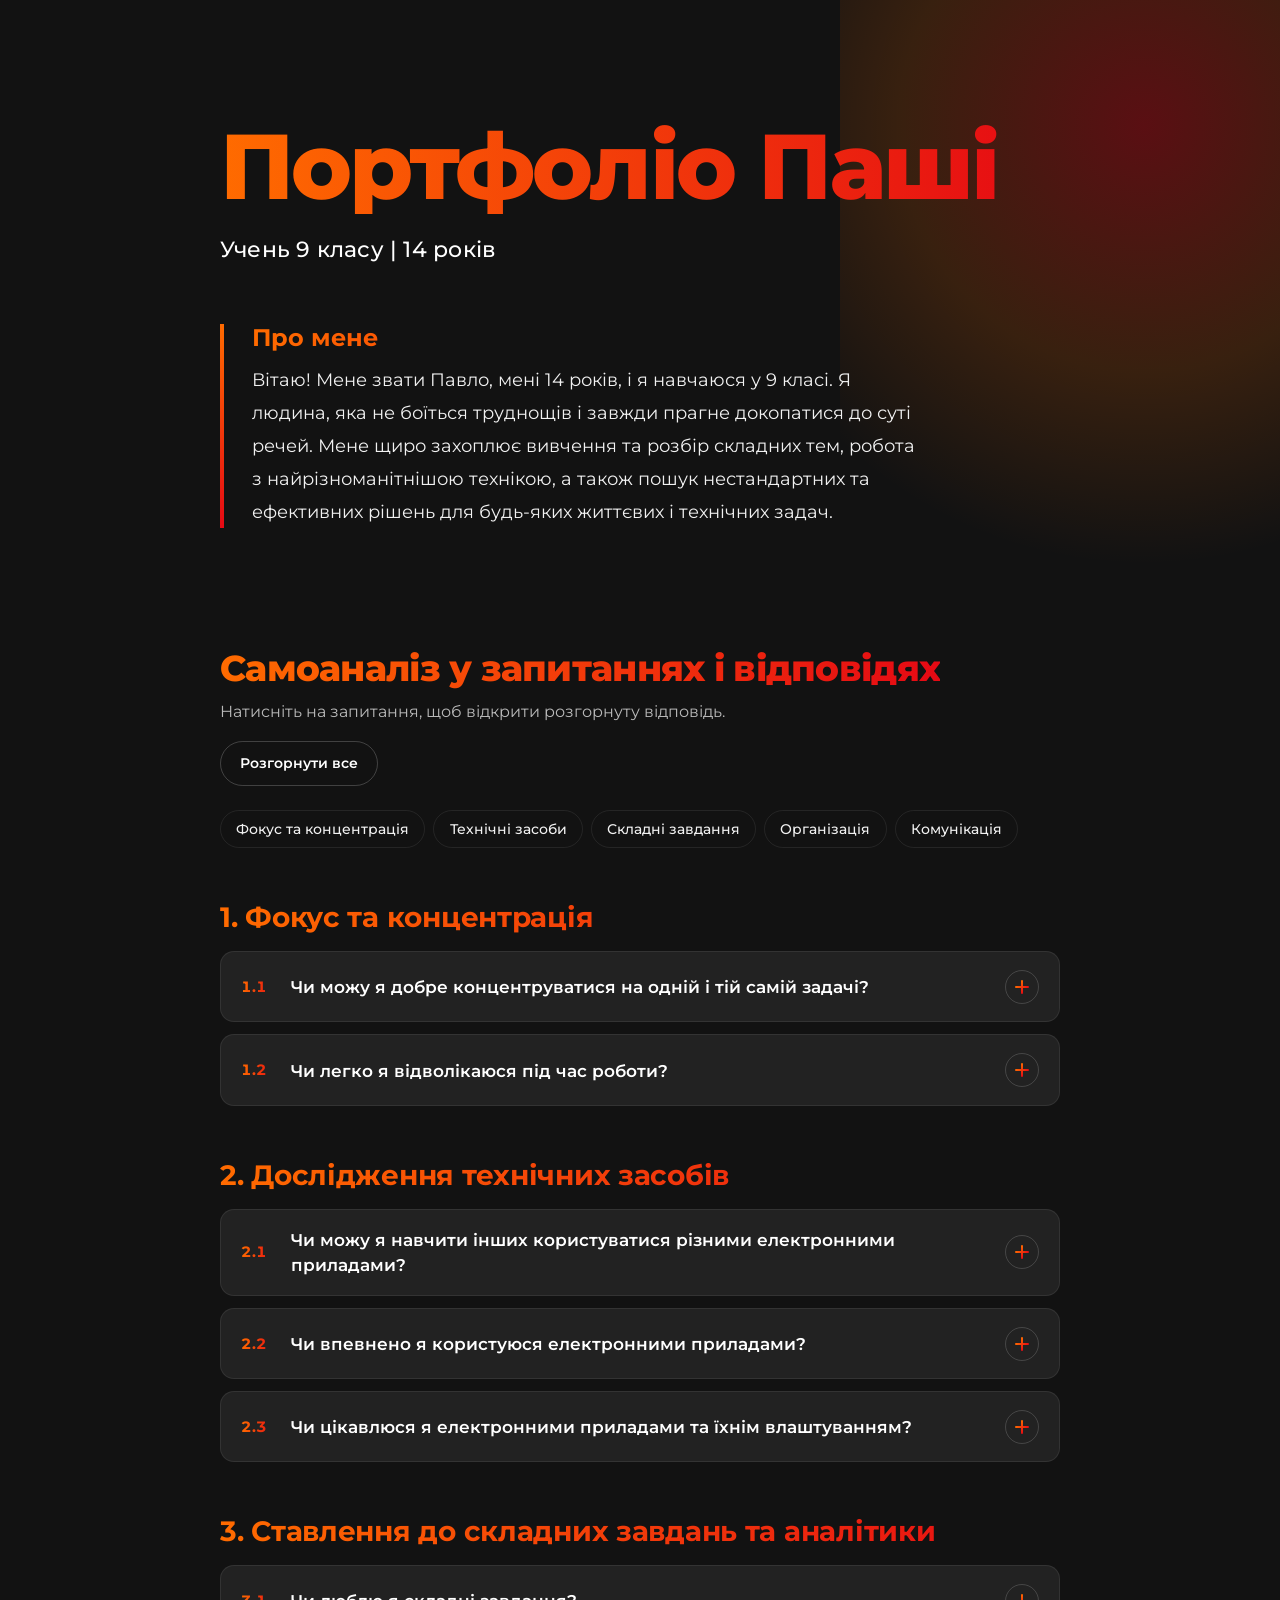
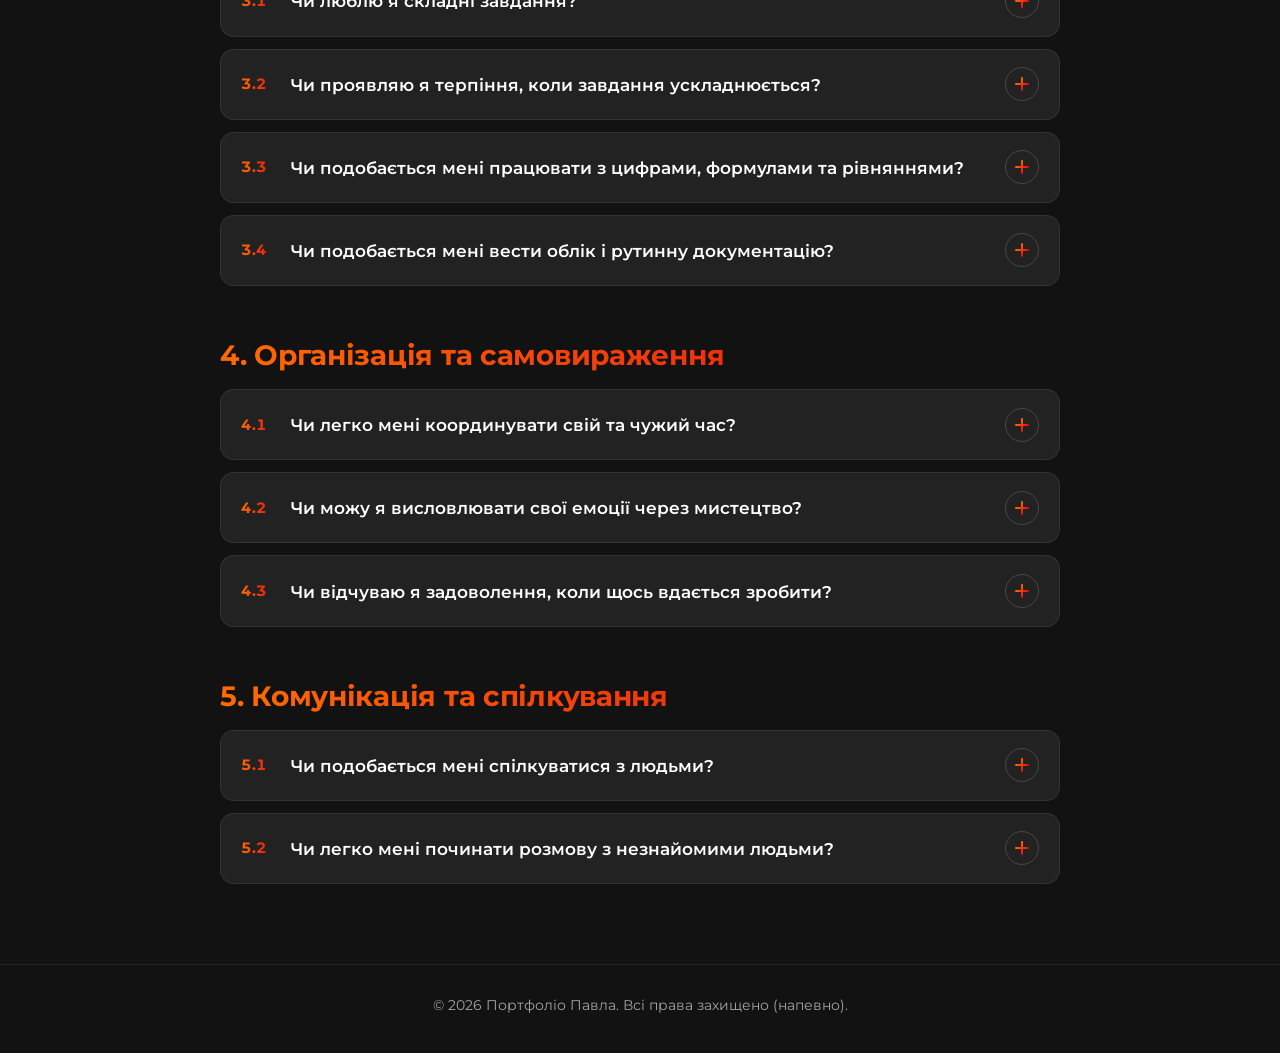
==== index.html @ ee858a6b "Add files via upload" ====
<!DOCTYPE html>
<html lang="uk">
<head>
  <meta charset="UTF-8">
  <meta name="viewport" content="width=device-width, initial-scale=1">
  <meta name="description" content="Особисте портфоліо Павла, учня 9 класу: самоаналіз у запитаннях і відповідях.">
  <meta name="theme-color" content="#121212">
  <title>Портфоліо Паші</title>

  <!-- Позначаємо, що JavaScript доступний (без нього всі відповіді просто залишаються відкритими) -->
  <script>document.documentElement.classList.add('js');</script>

  <link rel="preconnect" href="https://fonts.googleapis.com">
  <link rel="preconnect" href="https://fonts.gstatic.com" crossorigin>
  <link href="https://fonts.googleapis.com/css2?family=Montserrat:wght@400;500;600;700;800&display=swap" rel="stylesheet">

  <style>
    /* ---------- Змінні (кольори та шрифт) ---------- */
    :root {
      --bg: #121212;
      --card: #222222;
      --text: #F1F1F1;
      --white: #FFFFFF;
      --orange: #FF6B00;
      --red: #E50914;
      --gradient: linear-gradient(90deg, #FF6B00 0%, #E50914 100%);
      --gradient-vertical: linear-gradient(180deg, #FF6B00 0%, #E50914 100%);
      --line: rgba(255, 255, 255, 0.08);
      --font: "Montserrat", system-ui, -apple-system, "Segoe UI", Roboto, Arial, sans-serif;
      --ease: cubic-bezier(0.4, 0, 0.2, 1);
    }

    /* ---------- Базові стилі ---------- */
    *, *::before, *::after { box-sizing: border-box; }

    html {
      background: var(--bg);
      color-scheme: dark;
      scroll-behavior: smooth;
      -webkit-text-size-adjust: 100%;
    }

    body {
      margin: 0;
      background: var(--bg);
      color: var(--text);
      font-family: var(--font);
      font-size: 1rem;
      line-height: 1.7;
      -webkit-font-smoothing: antialiased;
    }

    .container {
      width: 100%;
      max-width: 880px;
      margin: 0 auto;
      padding: 0 1.25rem;
    }

    /* Градієнтний текст (запасний колір — оранжевий) */
    .gradient-text {
      color: var(--orange);
      background: var(--gradient);
      -webkit-background-clip: text;
      background-clip: text;
      -webkit-text-fill-color: transparent;
    }

    :focus-visible {
      outline: 2px solid var(--orange);
      outline-offset: 3px;
    }

    /* ---------- Шапка (Hero) ---------- */
    .hero {
      position: relative;
      overflow: hidden;
      padding: clamp(3.5rem, 11vw, 7.5rem) 0 clamp(2.5rem, 6vw, 4rem);
    }

    /* Єдина декоративна «пляма жару» у кутку */
    .hero::before {
      content: "";
      position: absolute;
      top: -30%;
      right: -25%;
      width: min(85vw, 760px);
      aspect-ratio: 1;
      background: radial-gradient(circle at 40% 40%,
        rgba(229, 9, 20, 0.34) 0%,
        rgba(255, 107, 0, 0.16) 38%,
        rgba(18, 18, 18, 0) 68%);
      pointer-events: none;
    }

    .hero .container { position: relative; }

    .hero h1 {
      margin: 0;
      font-size: clamp(2.75rem, 10vw, 5.75rem);
      font-weight: 800;
      line-height: 1.02;
      letter-spacing: -0.03em;
    }

    .hero .subtitle {
      margin: 1.1rem 0 0;
      font-size: clamp(1.05rem, 2.6vw, 1.35rem);
      font-weight: 500;
      color: var(--white);
      letter-spacing: 0.01em;
    }

    .about {
      margin-top: clamp(2.25rem, 6vw, 3.5rem);
      padding-left: clamp(1.1rem, 3vw, 1.75rem);
      border-left: 4px solid transparent;
      border-image: var(--gradient-vertical) 1;
      max-width: 700px;
    }

    .about h2 {
      margin: 0 0 0.6rem;
      font-size: 1.5rem;
      font-weight: 700;
      line-height: 1.2;
    }

    .about p {
      margin: 0;
      font-size: clamp(1rem, 2.3vw, 1.15rem);
      line-height: 1.8;
      color: var(--text);
    }

    /* Єдиний анімований момент: поява шапки при завантаженні */
    @keyframes rise {
      from { opacity: 0; transform: translateY(18px); }
      to   { opacity: 1; transform: none; }
    }
    .hero .rise {
      animation: rise 0.85s cubic-bezier(0.2, 0.7, 0.2, 1) both;
      animation-delay: var(--delay, 0s);
    }

    /* ---------- Основний блок (FAQ) ---------- */
    .faq {
      padding: clamp(2rem, 6vw, 3.5rem) 0 clamp(3rem, 8vw, 5rem);
    }

    .faq-head {
      display: flex;
      flex-wrap: wrap;
      align-items: flex-end;
      justify-content: space-between;
      gap: 1rem 1.5rem;
      margin-bottom: 1.5rem;
    }

    .faq-head h2 {
      margin: 0;
      font-size: clamp(1.6rem, 4.5vw, 2.25rem);
      font-weight: 800;
      line-height: 1.15;
      letter-spacing: -0.02em;
    }

    .faq-head p {
      margin: 0.5rem 0 0;
      color: rgba(241, 241, 241, 0.75);
      max-width: 46ch;
    }

    .btn-ghost {
      font: inherit;
      font-size: 0.9rem;
      font-weight: 600;
      color: var(--white);
      background: transparent;
      border: 1px solid rgba(255, 255, 255, 0.2);
      border-radius: 999px;
      padding: 0.6rem 1.2rem;
      cursor: pointer;
      transition: border-color 0.25s var(--ease), box-shadow 0.25s var(--ease), background-color 0.25s var(--ease);
    }
    .btn-ghost:hover {
      border-color: var(--orange);
      box-shadow: 0 0 18px rgba(255, 107, 0, 0.25);
    }

    /* Швидкі посилання на розділи */
    .topics {
      display: flex;
      flex-wrap: wrap;
      gap: 0.5rem;
      margin: 0 0 0.5rem;
      padding: 0;
      list-style: none;
    }
    .topics a {
      display: inline-block;
      padding: 0.4rem 0.95rem;
      font-size: 0.85rem;
      font-weight: 500;
      color: var(--text);
      text-decoration: none;
      border: 1px solid var(--line);
      border-radius: 999px;
      transition: border-color 0.25s var(--ease), color 0.25s var(--ease);
    }
    .topics a:hover {
      color: var(--white);
      border-color: rgba(255, 107, 0, 0.7);
    }

    .topic {
      margin-top: clamp(2.25rem, 6vw, 3.25rem);
      scroll-margin-top: 1.5rem;
    }

    .topic h3 {
      margin: 0 0 1rem;
      font-size: clamp(1.3rem, 3.6vw, 1.75rem);
      font-weight: 700;
      line-height: 1.25;
      letter-spacing: -0.01em;
    }

    .faq-list {
      display: flex;
      flex-direction: column;
      gap: 0.75rem;
    }

    /* ---------- Аккордеон ---------- */
    .faq-item {
      position: relative;
      overflow: hidden;
      background: var(--card);
      border: 1px solid var(--line);
      border-radius: 14px;
      transition: border-color 0.3s var(--ease), box-shadow 0.3s var(--ease);
    }

    .faq-item:hover {
      border-color: rgba(255, 107, 0, 0.6);
      box-shadow: 0 0 0 1px rgba(229, 9, 20, 0.2), 0 10px 32px -10px rgba(229, 9, 20, 0.45);
    }

    /* Кольорова смужка зліва з'являється, коли відповідь відкрито */
    .faq-item::before {
      content: "";
      position: absolute;
      left: 0;
      top: 0;
      bottom: 0;
      width: 4px;
      background: var(--gradient-vertical);
      transform: scaleY(0);
      transform-origin: top;
      transition: transform 0.45s var(--ease);
    }
    .faq-item.is-open::before { transform: scaleY(1); }
    .faq-item.is-open { border-color: rgba(229, 9, 20, 0.5); }

    .faq-heading {
      margin: 0;
      font-size: inherit;
      font-weight: inherit;
    }

    .faq-question {
      display: flex;
      align-items: center;
      gap: 0.9rem;
      width: 100%;
      margin: 0;
      padding: 1.1rem 1.25rem;
      font: inherit;
      font-size: clamp(0.98rem, 2.4vw, 1.08rem);
      font-weight: 600;
      line-height: 1.45;
      text-align: left;
      color: var(--white);
      background: transparent;
      border: 0;
      cursor: pointer;
    }
    .faq-question:focus-visible { outline-offset: -3px; border-radius: 14px; }

    .faq-num {
      flex: none;
      min-width: 2.2rem;
      font-size: 0.95rem;
      font-weight: 700;
      font-variant-numeric: tabular-nums;
      color: var(--orange);
      background: var(--gradient);
      -webkit-background-clip: text;
      background-clip: text;
      -webkit-text-fill-color: transparent;
    }

    .faq-text { flex: 1; }

    /* Іконка «+», що перетворюється на «×» */
    .faq-icon {
      position: relative;
      flex: none;
      width: 34px;
      height: 34px;
      border-radius: 50%;
      border: 1px solid rgba(255, 255, 255, 0.16);
      transition: transform 0.4s var(--ease), border-color 0.3s var(--ease);
    }
    .faq-icon::before,
    .faq-icon::after {
      content: "";
      position: absolute;
      left: 50%;
      top: 50%;
      width: 14px;
      height: 2px;
      border-radius: 2px;
      background: var(--gradient);
    }
    .faq-icon::before { transform: translate(-50%, -50%); }
    .faq-icon::after  { transform: translate(-50%, -50%) rotate(90deg); }

    .faq-item:hover .faq-icon { border-color: rgba(255, 107, 0, 0.7); }
    .faq-item.is-open .faq-icon {
      transform: rotate(135deg);
      border-color: var(--red);
    }

    /* Панель з відповіддю: висота анімується через JavaScript */
    .js .faq-answer {
      height: 0;
      overflow: hidden;
      visibility: hidden;
      transition: height 0.45s var(--ease), visibility 0s linear 0.45s;
    }
    .js .faq-item.is-open .faq-answer {
      visibility: visible;
      transition: height 0.45s var(--ease), visibility 0s;
    }

    .faq-answer-inner {
      margin: 0 1.25rem;
      padding: 1.15rem 0 1.5rem;
      border-top: 1px solid var(--line);
    }

    .answer-tag {
      display: inline-block;
      margin-bottom: 0.9rem;
      padding: 0.2rem 0.8rem;
      font-size: 0.8rem;
      font-weight: 600;
      color: var(--white);
      border: 1px solid transparent;
      border-radius: 999px;
      background:
        linear-gradient(var(--card), var(--card)) padding-box,
        var(--gradient) border-box;
    }

    .faq-answer p {
      margin: 0 0 0.9rem;
      max-width: 68ch;
      color: rgba(241, 241, 241, 0.82);
    }
    .faq-answer p:last-child { margin-bottom: 0; }
    .faq-answer p.lead {
      color: var(--white);
      font-weight: 500;
    }

    /* ---------- Підвал ---------- */
    .site-footer {
      padding: 1.75rem 0 2.25rem;
      border-top: 1px solid var(--line);
      text-align: center;
      font-size: 0.9rem;
      color: rgba(241, 241, 241, 0.65);
    }
    .site-footer p { margin: 0; }

    /* ---------- Адаптивність ---------- */
    @media (max-width: 560px) {
      .faq-question { padding: 1rem; gap: 0.7rem; }
      .faq-answer-inner { margin: 0 1rem; }
      .faq-icon { width: 30px; height: 30px; }
      .faq-num { min-width: 1.9rem; }
      .btn-ghost { width: 100%; }
    }

    /* Повага до налаштування «зменшити рух» */
    @media (prefers-reduced-motion: reduce) {
      html { scroll-behavior: auto; }
      *, *::before, *::after {
        animation: none !important;
        transition: none !important;
      }
    }
  </style>
</head>

<body>

  <!-- ===================== ШАПКА ===================== -->
  <header class="hero">
    <div class="container">
      <h1 class="gradient-text rise">Портфоліо Паші</h1>
      <p class="subtitle rise" style="--delay: 0.12s">Учень 9 класу | 14 років</p>

      <section class="about rise" style="--delay: 0.26s" aria-labelledby="about-title">
        <h2 id="about-title" class="gradient-text">Про мене</h2>
        <p>Вітаю! Мене звати Павло, мені 14 років, і я навчаюся у 9 класі. Я людина, яка не боїться труднощів і завжди прагне докопатися до суті речей. Мене щиро захоплює вивчення та розбір складних тем, робота з найрізноманітнішою технікою, а також пошук нестандартних та ефективних рішень для будь-яких життєвих і технічних задач.</p>
      </section>
    </div>
  </header>

  <!-- ===================== ОСНОВНИЙ БЛОК (FAQ) ===================== -->
  <main class="faq">
    <div class="container">

      <div class="faq-head">
        <div>
          <h2 class="gradient-text">Самоаналіз у запитаннях і відповідях</h2>
          <p>Натисніть на запитання, щоб відкрити розгорнуту відповідь.</p>
        </div>
        <button type="button" class="btn-ghost" id="toggleAll">Розгорнути все</button>
      </div>

      <ul class="topics" aria-label="Розділи самоаналізу">
        <li><a href="#focus">Фокус та концентрація</a></li>
        <li><a href="#tech">Технічні засоби</a></li>
        <li><a href="#hard">Складні завдання</a></li>
        <li><a href="#org">Організація</a></li>
        <li><a href="#talk">Комунікація</a></li>
      </ul>

      <!-- ---------- Розділ 1 ---------- -->
      <section class="topic" id="focus">
        <h3 class="gradient-text">1. Фокус та концентрація</h3>
        <div class="faq-list">

          <div class="faq-item">
            <h4 class="faq-heading">
              <button type="button" class="faq-question" id="q1-1" aria-expanded="false" aria-controls="a1-1">
                <span class="faq-num">1.1</span>
                <span class="faq-text">Чи можу я добре концентруватися на одній і тій самій задачі?</span>
                <span class="faq-icon" aria-hidden="true"></span>
              </button>
            </h4>
            <div class="faq-answer" id="a1-1" role="region" aria-labelledby="q1-1">
              <div class="faq-answer-inner">
                <span class="answer-tag">Так</span>
                <p class="lead">Так, я володію високим рівнем фокусу. Коли я занурююся у процес виконання конкретного завдання, для мене перестають існувати зовнішні подразники. Я здатен тривалий час утримувати увагу на одній цілі, ретельно опрацьовуючи кожну деталь, поки не досягну бажаного результату.</p>
                <p>Шум навколо, сторонні розмови чи повідомлення на екрані відходять на другий план, коли я по-справжньому зайнятий справою. Я вважаю, що така якість — це не просто зручна риса характеру, а справжній робочий інструмент. Коли людина не розпорошується, вона помічає дрібниці, які інші пропускають, і краще розуміє, чому щось працює саме так, а не інакше. Саме тому складні задачі, які потребують часу й уважності, я намагаюся доводити до кінця, а не залишаю на півдорозі.</p>
              </div>
            </div>
          </div>

          <div class="faq-item">
            <h4 class="faq-heading">
              <button type="button" class="faq-question" id="q1-2" aria-expanded="false" aria-controls="a1-2">
                <span class="faq-num">1.2</span>
                <span class="faq-text">Чи легко я відволікаюся під час роботи?</span>
                <span class="faq-icon" aria-hidden="true"></span>
              </button>
            </h4>
            <div class="faq-answer" id="a1-2" role="region" aria-labelledby="q1-2">
              <div class="faq-answer-inner">
                <span class="answer-tag">Залежить від ситуації</span>
                <p class="lead">Моя здатність переключати увагу залежить від ситуації та доцільності. Якщо виникає термінова потреба або важлива паралельна задача, я можу швидко та гнучко відволіктися від поточного процесу. Проте, якщо такої потреби немає, я залишаюся максимально зануреним у роботу і не розпорошую свій ресурс на другорядні речі.</p>
                <p>Тому чесна відповідь така: я не відволікаюся «просто так», але й не є людиною, яку неможливо зупинити. Мені важливо самому вирішувати, коли саме варто переключитися. Я розумію, що увага — це обмежений ресурс, схожий на заряд акумулятора, і намагаюся витрачати його на те, що дійсно має значення в цей момент, а не на випадкові дрібниці.</p>
              </div>
            </div>
          </div>

        </div>
      </section>

      <!-- ---------- Розділ 2 ---------- -->
      <section class="topic" id="tech">
        <h3 class="gradient-text">2. Дослідження технічних засобів</h3>
        <div class="faq-list">

          <div class="faq-item">
            <h4 class="faq-heading">
              <button type="button" class="faq-question" id="q2-1" aria-expanded="false" aria-controls="a2-1">
                <span class="faq-num">2.1</span>
                <span class="faq-text">Чи можу я навчити інших користуватися різними електронними приладами?</span>
                <span class="faq-icon" aria-hidden="true"></span>
              </button>
            </h4>
            <div class="faq-answer" id="a2-1" role="region" aria-labelledby="q2-1">
              <div class="faq-answer-inner">
                <span class="answer-tag">Так</span>
                <p class="lead">Так, абсолютно. Завдяки тому, що я сам легко розбираюся в логіці роботи сучасних пристроїв, мені вдається пояснювати складні технічні речі іншим людям простою та зрозумілою мовою, виступаючи в ролі терплячого наставника.</p>
                <p>Я розумію, що для когось налаштування телефона, комп'ютера чи іншого гаджета може здаватися справжнім лабіринтом. Тому я не поспішаю: розбиваю процес на невеликі зрозумілі кроки, пояснюю, навіщо потрібна кожна дія, і даю людині можливість спробувати самій. На мою думку, добре пояснення — це коли людина не просто повторила за мною натискання кнопок, а зрозуміла сам принцип і наступного разу впорається без допомоги.</p>
              </div>
            </div>
          </div>

          <div class="faq-item">
            <h4 class="faq-heading">
              <button type="button" class="faq-question" id="q2-2" aria-expanded="false" aria-controls="a2-2">
                <span class="faq-num">2.2</span>
                <span class="faq-text">Чи впевнено я користуюся електронними приладами?</span>
                <span class="faq-icon" aria-hidden="true"></span>
              </button>
            </h4>
            <div class="faq-answer" id="a2-2" role="region" aria-labelledby="q2-2">
              <div class="faq-answer-inner">
                <span class="answer-tag">Так</span>
                <p class="lead">Так, я почуваюся вкрай впевнено у світі цифрових та електронних технологій. Швидко освоюю новий функціонал, інтуїтивно розумію інтерфейси та логіку функціонування найрізноманітніших гаджетів і систем.</p>
                <p>Коли мені потрапляє до рук незнайомий пристрій, я не гублюся перед новим інтерфейсом: уважно вивчаю меню, налаштування та можливості й поступово складаю в голові цілісну картину. Така впевненість з'являється з досвіду та цікавості. Чим більше різних приладів бачиш, тим більше спільних закономірностей помічаєш між ними, і кожен наступний пристрій опановувати стає легше, ніж попередній.</p>
              </div>
            </div>
          </div>

          <div class="faq-item">
            <h4 class="faq-heading">
              <button type="button" class="faq-question" id="q2-3" aria-expanded="false" aria-controls="a2-3">
                <span class="faq-num">2.3</span>
                <span class="faq-text">Чи цікавлюся я електронними приладами та їхнім влаштуванням?</span>
                <span class="faq-icon" aria-hidden="true"></span>
              </button>
            </h4>
            <div class="faq-answer" id="a2-3" role="region" aria-labelledby="q2-3">
              <div class="faq-answer-inner">
                <span class="answer-tag">Так, з обережністю</span>
                <p class="lead">Мені справді цікаво вивчати принцип роботи техніки, стежити за новинками та розуміти, як усе влаштовано зсередини. Що стосується практичного ремонту, я підходжу до цього виважено: беруся за це лише тоді, коли це абсолютно безпечно та не несе за собою серйозних фінансових чи фізичних ризиків.</p>
                <p>Для мене цікавість і обережність не суперечать одна одній. Електроніка може бути небезпечною — від ураження струмом до втрати дорогого пристрою через одну необережну дію, — тому я вважаю розумним спершу оцінити ризики, а вже потім братися до справи. Якщо ж ситуація складна чи небезпечна, я краще залишу її фахівцям, а сам із інтересом дізнаюся, як це працює і що саме вони роблять.</p>
              </div>
            </div>
          </div>

        </div>
      </section>

      <!-- ---------- Розділ 3 ---------- -->
      <section class="topic" id="hard">
        <h3 class="gradient-text">3. Ставлення до складних завдань та аналітики</h3>
        <div class="faq-list">

          <div class="faq-item">
            <h4 class="faq-heading">
              <button type="button" class="faq-question" id="q3-1" aria-expanded="false" aria-controls="a3-1">
                <span class="faq-num">3.1</span>
                <span class="faq-text">Чи люблю я складні завдання?</span>
                <span class="faq-icon" aria-hidden="true"></span>
              </button>
            </h4>
            <div class="faq-answer" id="a3-1" role="region" aria-labelledby="q3-1">
              <div class="faq-answer-inner">
                <span class="answer-tag">Так</span>
                <p class="lead">Так, прості задачі швидко викликають скуку, тоді як виклики з підвищеною складністю стимулюють мислення та викликають справжній азарт. Мені подобається шукати виходи з нестандартних ситуацій.</p>
                <p>Коли рішення лежить на поверхні, у процесі немає нічого цікавого — його просто виконуєш за звичкою. А ось коли доводиться думати, пробувати різні підходи, помилятися й починати спочатку, тоді й з'являється відчуття, що ти справді розвиваєшся. Саме нестандартні задачі змушують дивитися на проблему під іншим кутом і знаходити рішення, яких на перший погляд не видно.</p>
              </div>
            </div>
          </div>

          <div class="faq-item">
            <h4 class="faq-heading">
              <button type="button" class="faq-question" id="q3-2" aria-expanded="false" aria-controls="a3-2">
                <span class="faq-num">3.2</span>
                <span class="faq-text">Чи проявляю я терпіння, коли завдання ускладнюється?</span>
                <span class="faq-icon" aria-hidden="true"></span>
              </button>
            </h4>
            <div class="faq-answer" id="a3-2" role="region" aria-labelledby="q3-2">
              <div class="faq-answer-inner">
                <span class="answer-tag">Так</span>
                <p class="lead">Так, труднощі мене не лякають, а навпаки — мотивують. Якщо процес стає складнішим, мій інтерес до справи лише зростає, і я з ще більшим азартом намагаюся докопатися до істини та вирішити проблему.</p>
                <p>Я не сприймаю перешкоди як привід здатися — скоріше, як сигнал, що попереду є щось варте уваги. Терпіння для мене означає готовність спокійно перевіряти одну версію за іншою, аналізувати, чому не вийшло, і пробувати знову, не втрачаючи самовладання. Я переконаний, що майже кожну проблему можна розв'язати, якщо не зупинятися на першій невдачі.</p>
              </div>
            </div>
          </div>

          <div class="faq-item">
            <h4 class="faq-heading">
              <button type="button" class="faq-question" id="q3-3" aria-expanded="false" aria-controls="a3-3">
                <span class="faq-num">3.3</span>
                <span class="faq-text">Чи подобається мені працювати з цифрами, формулами та рівняннями?</span>
                <span class="faq-icon" aria-hidden="true"></span>
              </button>
            </h4>
            <div class="faq-answer" id="a3-3" role="region" aria-labelledby="q3-3">
              <div class="faq-answer-inner">
                <span class="answer-tag">Частково</span>
                <p class="lead">Частково. Залежно від контексту та конкретної задачі, я можу працювати з математичними обчисленнями та формулами, особливо коли це необхідно для розв'язання практичної технічної проблеми.</p>
                <p>Не можу сказати, що цифри й рівняння — моє головне захоплення саме по собі. Але коли за формулою стоїть зрозуміла мета, наприклад розрахунок чи перевірка технічного рішення, вона одразу набуває сенсу, і працювати з нею стає цікаво. Для мене математика — це насамперед інструмент, який допомагає отримати результат, а не самоціль.</p>
              </div>
            </div>
          </div>

          <div class="faq-item">
            <h4 class="faq-heading">
              <button type="button" class="faq-question" id="q3-4" aria-expanded="false" aria-controls="a3-4">
                <span class="faq-num">3.4</span>
                <span class="faq-text">Чи подобається мені вести облік і рутинну документацію?</span>
                <span class="faq-icon" aria-hidden="true"></span>
              </button>
            </h4>
            <div class="faq-answer" id="a3-4" role="region" aria-labelledby="q3-4">
              <div class="faq-answer-inner">
                <span class="answer-tag">Ні</span>
                <p class="lead">Ні, монотонне ведення обліку та систематична паперова чи таблична рутина — це не те, що приносить мені задоволення. Я більше схильний до динамічної та творчої технічної діяльності.</p>
                <p>Одноманітне заповнення таблиць, журналів чи звітів швидко втомлює мене, бо в такій роботі мало простору для пошуку та експерименту. Я розумію, що облік і документація важливі й без них неможливо організувати серйозну справу, тому за потреби виконую це відповідально. Проте справжній інтерес виникає в мене там, де є задача, яка потребує думки, змін і живого результату.</p>
              </div>
            </div>
          </div>

        </div>
      </section>

      <!-- ---------- Розділ 4 ---------- -->
      <section class="topic" id="org">
        <h3 class="gradient-text">4. Організація та самовираження</h3>
        <div class="faq-list">

          <div class="faq-item">
            <h4 class="faq-heading">
              <button type="button" class="faq-question" id="q4-1" aria-expanded="false" aria-controls="a4-1">
                <span class="faq-num">4.1</span>
                <span class="faq-text">Чи легко мені координувати свій та чужий час?</span>
                <span class="faq-icon" aria-hidden="true"></span>
              </button>
            </h4>
            <div class="faq-answer" id="a4-1" role="region" aria-labelledby="q4-1">
              <div class="faq-answer-inner">
                <span class="answer-tag">Так</span>
                <p class="lead">Так, тайм-менеджмент та правильний розподіл часу для виконання завдань дисциплінують мене. Я можу ефективно розпланувати графік для досягнення поставленої мети.</p>
                <p>Мені неважко визначити, що потрібно зробити першочергово, скільки часу піде на кожен етап і де варто залишити запас на непередбачені обставини. Це стосується не лише моїх особистих справ: коли йдеться про спільну роботу, я можу допомогти розподілити обов'язки та терміни так, щоб усі встигли. Планування для мене — це спосіб не витрачати сили на хаос і рухатися до мети спокійно та послідовно.</p>
              </div>
            </div>
          </div>

          <div class="faq-item">
            <h4 class="faq-heading">
              <button type="button" class="faq-question" id="q4-2" aria-expanded="false" aria-controls="a4-2">
                <span class="faq-num">4.2</span>
                <span class="faq-text">Чи можу я висловлювати свої емоції через мистецтво?</span>
                <span class="faq-icon" aria-hidden="true"></span>
              </button>
            </h4>
            <div class="faq-answer" id="a4-2" role="region" aria-labelledby="q4-2">
              <div class="faq-answer-inner">
                <span class="answer-tag">Частково</span>
                <p class="lead">Частково. Інколи я використовую творчі підходи або елементи мистецтва для самовираження, проте частіше віддаю перевагу точним і логічним шляхам комунікації.</p>
                <p>Я не належу до людей, які постійно шукають у мистецтві спосіб розповісти про свої почуття. Мені ближче чітко сформулювати думку словами або показати її через конкретну справу. Проте творчість я не відкидаю повністю: іноді саме творчий підхід допомагає виразити те, що складно передати сухою логікою, і такі моменти я щиро ціную.</p>
              </div>
            </div>
          </div>

          <div class="faq-item">
            <h4 class="faq-heading">
              <button type="button" class="faq-question" id="q4-3" aria-expanded="false" aria-controls="a4-3">
                <span class="faq-num">4.3</span>
                <span class="faq-text">Чи відчуваю я задоволення, коли щось вдається зробити?</span>
                <span class="faq-icon" aria-hidden="true"></span>
              </button>
            </h4>
            <div class="faq-answer" id="a4-3" role="region" aria-labelledby="q4-3">
              <div class="faq-answer-inner">
                <span class="answer-tag">Інколи</span>
                <p class="lead">Інколи. Для мене успішне вирішення задачі частіше сприймається як належний результат і виконаний обов'язок, ніж як привід для бурхливих емоцій, хоча вдалі складні проєкти, безперечно, приносять внутрішнє заспокоєння.</p>
                <p>Я не з тих, хто стрибає від радості після кожного досягнення. Коли все вийшло, я скоріше спокійно відзначаю, що роботу виконано як слід, і переходжу до наступної цілі. Але після особливо складного проєкту, над яким довго думав і який доводилося неодноразово переробляти, з'являється тихе, глибоке відчуття задоволення. Воно не гучне, зате щире, і саме воно підказує мені, що зусилля були не марними.</p>
              </div>
            </div>
          </div>

        </div>
      </section>

      <!-- ---------- Розділ 5 ---------- -->
      <section class="topic" id="talk">
        <h3 class="gradient-text">5. Комунікація та спілкування</h3>
        <div class="faq-list">

          <div class="faq-item">
            <h4 class="faq-heading">
              <button type="button" class="faq-question" id="q5-1" aria-expanded="false" aria-controls="a5-1">
                <span class="faq-num">5.1</span>
                <span class="faq-text">Чи подобається мені спілкуватися з людьми?</span>
                <span class="faq-icon" aria-hidden="true"></span>
              </button>
            </h4>
            <div class="faq-answer" id="a5-1" role="region" aria-labelledby="q5-1">
              <div class="faq-answer-inner">
                <span class="answer-tag">Вибірково</span>
                <p class="lead">Загалом я віддаю перевагу вузькому колу спілкування і не дуже люблю пусті розмови з більшістю людей. Проте є винятки — це однодумці та цікаві особистості, з якими розмова має цінність і зміст.</p>
                <p>Для мене якість спілкування важливіша за кількість знайомих. Розмова, у якій нічого не відбувається, швидко втомлює, а от діалог, з якого можна дізнатися щось нове, обмінятися ідеями чи разом знайти рішення, навпаки, надихає. Тому я ціную людей, з якими можна говорити відверто й по суті, і намагаюся підтримувати саме такі стосунки.</p>
              </div>
            </div>
          </div>

          <div class="faq-item">
            <h4 class="faq-heading">
              <button type="button" class="faq-question" id="q5-2" aria-expanded="false" aria-controls="a5-2">
                <span class="faq-num">5.2</span>
                <span class="faq-text">Чи легко мені починати розмову з незнайомими людьми?</span>
                <span class="faq-icon" aria-hidden="true"></span>
              </button>
            </h4>
            <div class="faq-answer" id="a5-2" role="region" aria-labelledby="q5-2">
              <div class="faq-answer-inner">
                <span class="answer-tag">Так</span>
                <p class="lead">Так, попри вибірковість у спілкуванні, я без жодних бар'єрів чи проблем можу першим вступити в діалог із незнайомою людиною, якщо цього вимагає ситуація або робочий процес.</p>
                <p>Вибірковість не означає замкненість. Якщо потрібно щось уточнити, домовитися про спільну справу чи попросити допомоги, я спокійно підходжу й починаю розмову: для мене це просто ще одна практична задача, а не привід хвилюватися. Я розумію, що вміння вчасно зробити перший крок — важлива навичка, яка стане в пригоді і в школі, і в подальшому житті.</p>
              </div>
            </div>
          </div>

        </div>
      </section>

    </div>
  </main>

  <!-- ===================== ПІДВАЛ ===================== -->
  <footer class="site-footer">
    <div class="container">
      <p>© 2026 Портфоліо Павла. Всі права захищено (напевно).</p>
    </div>
  </footer>

  <!-- ===================== JAVASCRIPT: аккордеон ===================== -->
  <script>
    (function () {
      var reduceMotion = window.matchMedia('(prefers-reduced-motion: reduce)').matches;
      var items = Array.prototype.slice.call(document.querySelectorAll('.faq-item'));
      var toggleAllBtn = document.getElementById('toggleAll');

      // Відкриває або закриває одну панель з плавною зміною висоти
      function setOpen(item, open) {
        if (item.classList.contains('is-open') === open) return;

        var button = item.querySelector('.faq-question');
        var panel = item.querySelector('.faq-answer');

        button.setAttribute('aria-expanded', String(open));
        item.classList.toggle('is-open', open);

        // Без анімації (якщо користувач просив зменшити рух)
        if (reduceMotion) {
          panel.style.height = open ? 'auto' : '0px';
          return;
        }

        if (open) {
          // від поточної висоти до повної висоти вмісту
          panel.style.height = panel.scrollHeight + 'px';
        } else {
          // спочатку фіксуємо поточну висоту (auto не анімується), потім згортаємо до 0
          panel.style.height = panel.getBoundingClientRect().height + 'px';
          void panel.offsetHeight; // примусове перерахування стилів
          panel.style.height = '0px';
        }
      }

      function updateToggleAllLabel() {
        var allOpen = items.every(function (item) {
          return item.classList.contains('is-open');
        });
        toggleAllBtn.textContent = allOpen ? 'Згорнути все' : 'Розгорнути все';
      }

      items.forEach(function (item) {
        var button = item.querySelector('.faq-question');
        var panel = item.querySelector('.faq-answer');

        button.addEventListener('click', function () {
          setOpen(item, !item.classList.contains('is-open'));
          updateToggleAllLabel();
        });

        // Після завершення відкриття повертаємо height: auto,
        // щоб вміст коректно підлаштовувався під розмір вікна
        panel.addEventListener('transitionend', function (e) {
          if (e.target !== panel || e.propertyName !== 'height') return;
          if (item.classList.contains('is-open')) {
            panel.style.height = 'auto';
          }
        });
      });

      toggleAllBtn.addEventListener('click', function () {
        var shouldOpen = !items.every(function (item) {
          return item.classList.contains('is-open');
        });
        items.forEach(function (item) { setOpen(item, shouldOpen); });
        updateToggleAllLabel();
      });

      // Якщо змінюється розмір вікна — відкриті панелі підлаштовуються автоматично
      window.addEventListener('resize', function () {
        items.forEach(function (item) {
          if (item.classList.contains('is-open')) {
            item.querySelector('.faq-answer').style.height = 'auto';
          }
        });
      });
    })();
  </script>

</body>
</html>
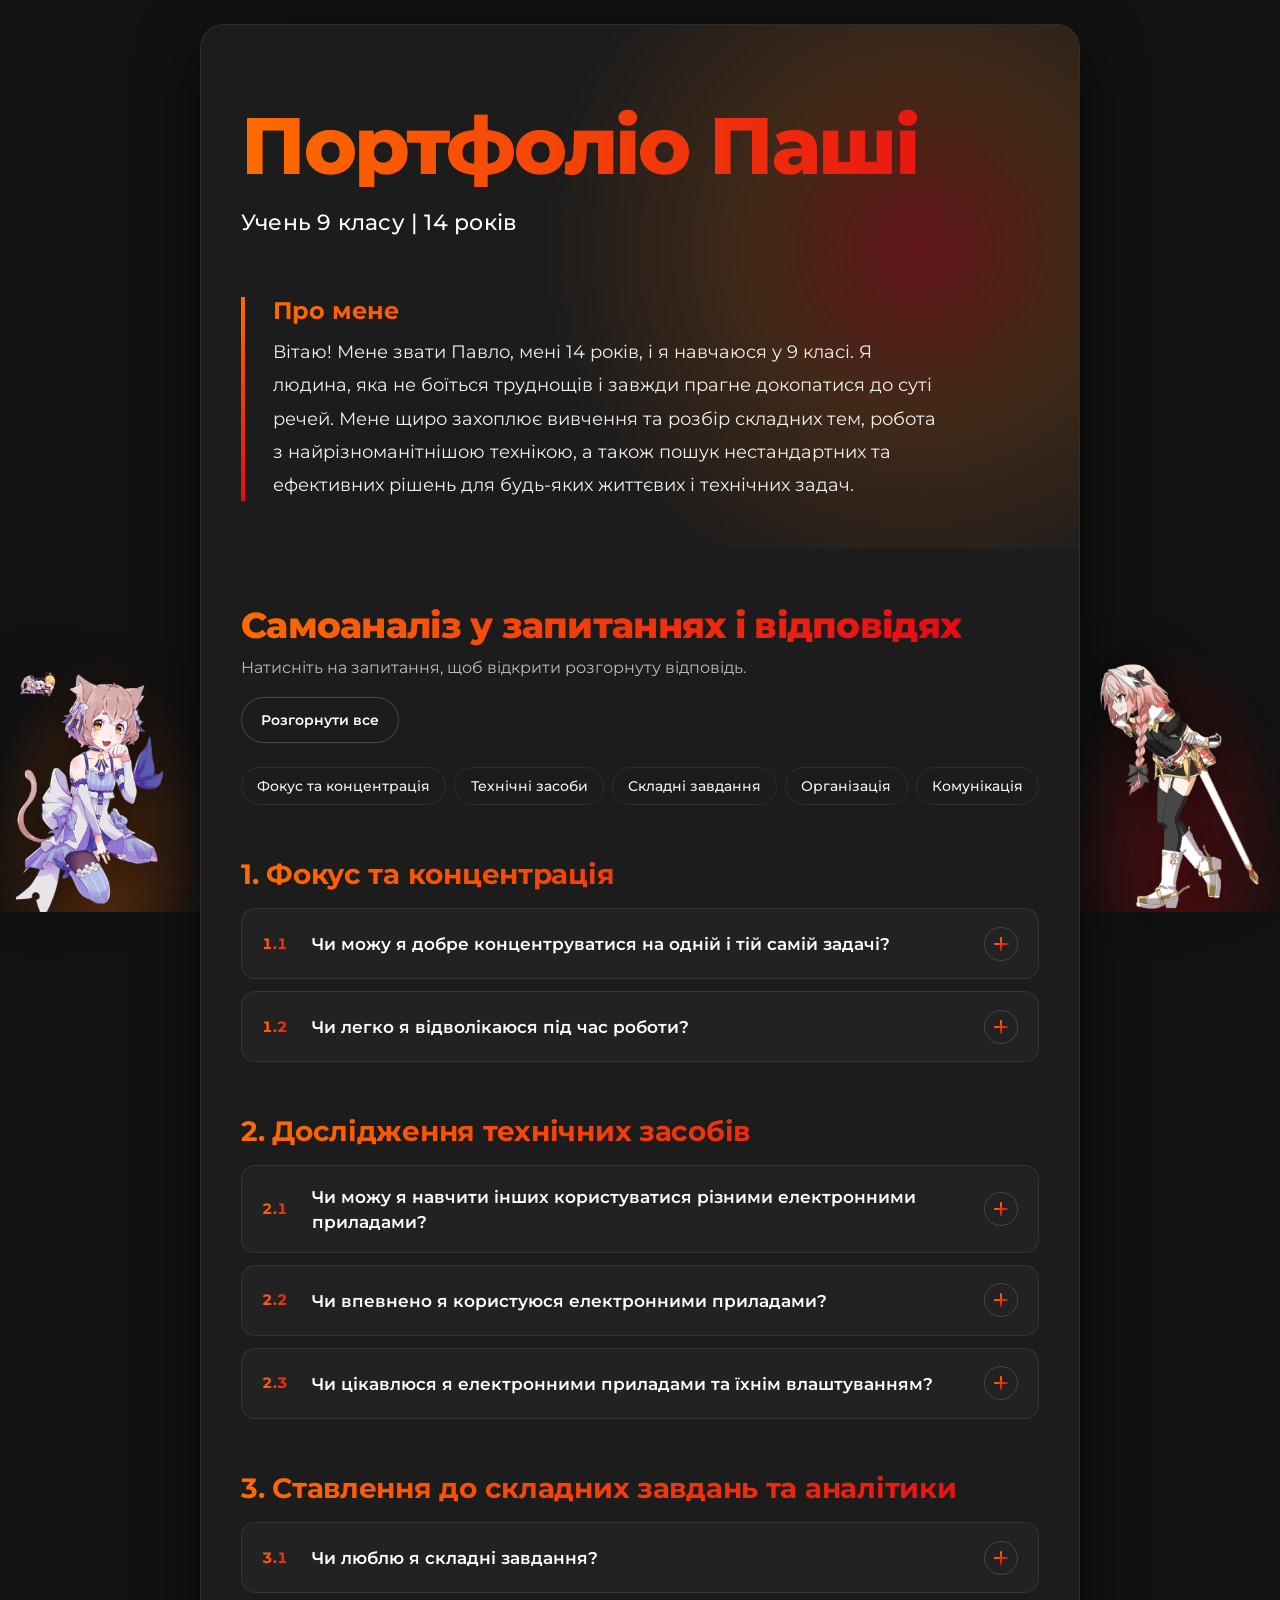
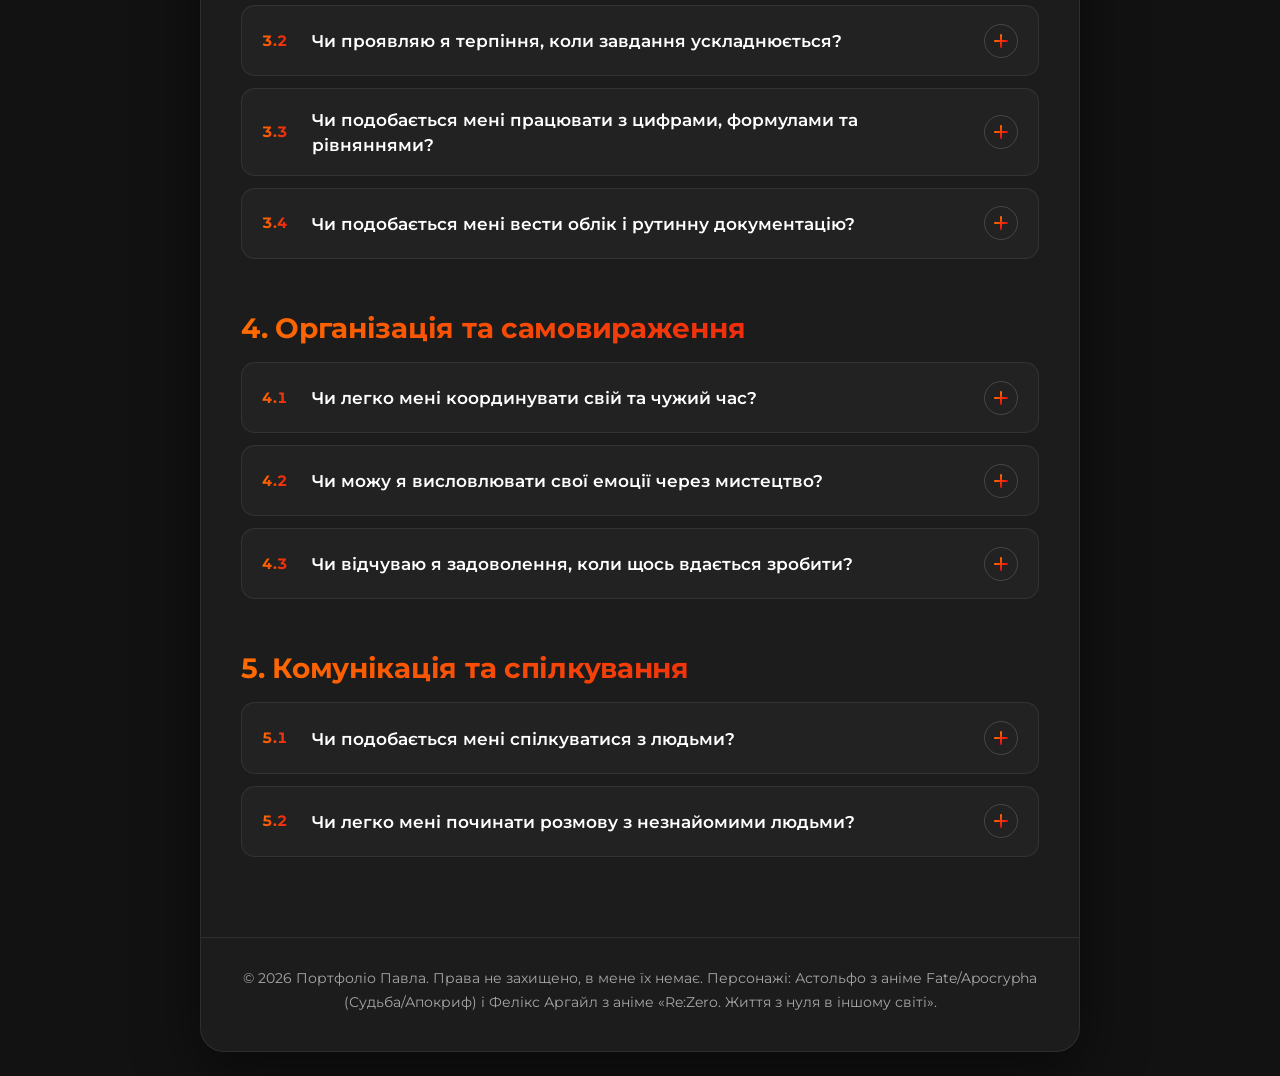
==== commit 8c794708: "Rename version2.html to index.html" ====
--- a/index.html
+++ b/index.html
@@ -7,7 +7,6 @@
   <meta name="theme-color" content="#121212">
   <title>Портфоліо Паші</title>
 
-  <!-- Позначаємо, що JavaScript доступний (без нього всі відповіді просто залишаються відкритими) -->
   <script>document.documentElement.classList.add('js');</script>
 
   <link rel="preconnect" href="https://fonts.googleapis.com">
@@ -28,6 +27,12 @@
       --line: rgba(255, 255, 255, 0.08);
       --font: "Montserrat", system-ui, -apple-system, "Segoe UI", Roboto, Arial, sans-serif;
       --ease: cubic-bezier(0.4, 0, 0.2, 1);
+
+      /* Макет: ширина центрального блоку та розмір бічних зон для персонажів */
+      --content-w: 880px;                                   /* ширина центрального блоку */
+      --panel-bg: rgba(30, 30, 30, 0.9);                    /* напівпрозорий темно-сірий фон блоку */
+      --zone: calc((100vw - var(--content-w)) / 2);         /* вільне місце збоку від блоку */
+      --side-w: min(calc(var(--zone) - 2rem), 420px);       /* максимальна ширина персонажа */
     }
 
     /* ---------- Базові стилі ---------- */
@@ -50,11 +55,11 @@
       -webkit-font-smoothing: antialiased;
     }
 
+    /* Внутрішні відступи центрального блоку */
     .container {
       width: 100%;
-      max-width: 880px;
       margin: 0 auto;
-      padding: 0 1.25rem;
+      padding: 0 clamp(1.25rem, 4vw, 2.5rem);
     }
 
     /* Градієнтний текст (запасний колір — оранжевий) */
@@ -71,11 +76,128 @@
       outline-offset: 3px;
     }
 
+    /* ---------- Центральний блок (напівпрозорий темно-сірий фон) ---------- */
+    .page {
+      position: relative;
+      z-index: 1;                                   /* завжди над персонажами */
+      width: min(100% - 2rem, var(--content-w));
+      margin: 1.5rem auto;
+      overflow: hidden;
+      background: var(--panel-bg);                  /* rgba(30, 30, 30, 0.9) */
+      -webkit-backdrop-filter: blur(8px);
+      backdrop-filter: blur(8px);
+      border: 1px solid rgba(255, 255, 255, 0.08);
+      border-radius: 24px;
+      box-shadow: 0 20px 60px rgba(0, 0, 0, 0.5);
+    }
+
+    /* ---------- Аніме-персонажі по боках екрана ---------- */
+    .character {
+      position: fixed;                              /* не рухаються при скролі */
+      bottom: -12px;                                /* притиснуті до нижнього краю екрана */
+      z-index: 0;
+      width: var(--side-w);
+      pointer-events: none;                         /* не заважають кліками */
+      user-select: none;
+
+      /* За замовчуванням (мобільні / вузькі екрани) — сховані */
+      opacity: 0;
+      visibility: hidden;
+      transition: opacity 0.6s var(--ease), transform 0.6s var(--ease), visibility 0s linear 0.6s;
+    }
+
+    /* Розташування в центрі бічної зони */
+    .character--left {
+      left: calc(var(--zone) / 2 - var(--side-w) / 2);
+      transform: translateX(-60px);                 /* «в'їжджає» зліва при появі */
+    }
+    .character--right {
+      right: calc(var(--zone) / 2 - var(--side-w) / 2);
+      transform: translateX(60px);                  /* «в'їжджає» справа при появі */
+    }
+
+    /* Кольорове сяйво за персонажем: зліва оранжеве, справа червоне */
+    .character::before {
+      content: "";
+      position: absolute;
+      inset: -15% -25% 0;
+      z-index: -1;
+      pointer-events: none;
+    }
+    .character--left::before {
+      background: radial-gradient(ellipse at 50% 85%, rgba(255, 107, 0, 0.32) 0%, rgba(255, 107, 0, 0) 65%);
+    }
+    .character--right::before {
+      background: radial-gradient(ellipse at 50% 85%, rgba(229, 9, 20, 0.32) 0%, rgba(229, 9, 20, 0) 65%);
+    }
+
+    .character img {
+      display: block;
+      width: 100%;
+      height: auto;
+      max-height: 82vh;
+      object-fit: contain;
+      object-position: center bottom;
+      filter: drop-shadow(0 0 22px rgba(0, 0, 0, 0.55));
+      animation: float 7s ease-in-out infinite;
+    }
+    .character--right img { animation-delay: -3.5s; }
+
+    /* Дуже легке «дихання» персонажів (нижній край завжди за межами екрана) */
+    @keyframes float {
+      0%, 100% { transform: translateY(0); }
+      50%      { transform: translateY(-8px); }
+    }
+
+    /* Заглушка, якщо файл зображення не знайдено */
+    .character__placeholder {
+      display: none;
+      flex-direction: column;
+      align-items: center;
+      justify-content: center;
+      gap: 0.75rem;
+      width: 100%;
+      height: min(58vh, 460px);
+      padding: 1rem;
+      border: 2px dashed rgba(255, 107, 0, 0.55);
+      border-radius: 18px;
+      background: rgba(34, 34, 34, 0.6);
+      color: rgba(241, 241, 241, 0.75);
+      font-size: 0.8rem;
+      font-weight: 500;
+      line-height: 1.4;
+      text-align: center;
+    }
+    .character__placeholder svg {
+      width: 45%;
+      height: auto;
+      fill: none;
+      stroke: var(--orange);
+      stroke-width: 3;
+      stroke-linecap: round;
+      stroke-linejoin: round;
+      opacity: 0.85;
+    }
+    .character__placeholder strong { color: var(--white); word-break: break-all; }
+    .character.is-missing img { display: none; }
+    .character.is-missing .character__placeholder { display: flex; }
+
+    /* Показуємо персонажів лише на достатньо широких екранах (від 1200px).
+       Щоб змінити поріг, поміняйте число 1200px тут. Нижче — плавно зникають. */
+    @media (min-width: 1200px) {
+      .character {
+        opacity: 1;
+        visibility: visible;
+        transform: none;
+        transition: opacity 0.6s var(--ease), transform 0.6s var(--ease), visibility 0s;
+      }
+    }
+
     /* ---------- Шапка (Hero) ---------- */
     .hero {
       position: relative;
       overflow: hidden;
-      padding: clamp(3.5rem, 11vw, 7.5rem) 0 clamp(2.5rem, 6vw, 4rem);
+      padding: clamp(2.75rem, 8vw, 5rem) 0 clamp(2rem, 5vw, 3rem);
     }
 
     /* Єдина декоративна «пляма жару» у кутку */
@@ -86,10 +208,10 @@
       right: -25%;
       width: min(85vw, 760px);
       aspect-ratio: 1;
-      background: radial-gradient(circle at 40% 40%,
+      background: radial-gradient(circle closest-side at 50% 50%,
         rgba(229, 9, 20, 0.34) 0%,
-        rgba(255, 107, 0, 0.16) 38%,
-        rgba(18, 18, 18, 0) 68%);
+        rgba(255, 107, 0, 0.16) 45%,
+        rgba(18, 18, 18, 0) 100%);
       pointer-events: none;
     }
 
@@ -97,7 +219,7 @@
 
     .hero h1 {
       margin: 0;
-      font-size: clamp(2.75rem, 10vw, 5.75rem);
+      font-size: clamp(2.5rem, 9vw, 5rem);
       font-weight: 800;
       line-height: 1.02;
       letter-spacing: -0.03em;
@@ -388,6 +510,7 @@
 
     /* ---------- Адаптивність ---------- */
     @media (max-width: 560px) {
+      .page { width: calc(100% - 1.5rem); margin: 0.75rem auto; border-radius: 18px; }
       .faq-question { padding: 1rem; gap: 0.7rem; }
       .faq-answer-inner { margin: 0 1rem; }
       .faq-icon { width: 30px; height: 30px; }
@@ -408,6 +531,35 @@
 
 <body>
 
+  <!-- ===================== АНІМЕ-ПЕРСОНАЖІ (фіксовані по боках екрана) =====================
+       ЛІВИЙ персонаж  — файл:  character-left.png
+       ПРАВИЙ персонаж — файл:  character-right.png
+       Обидва файли мають лежати в одній папці з цим HTML-файлом.
+       На екранах вужчих за 1200px (планшети, смартфони) персонажі плавно зникають,
+       щоб не заважати читанню тексту.
+  ======================================================================================= -->
+
+  <!-- ЛІВИЙ персонаж: замініть файл character-left.png на своє зображення -->
+  <aside class="character character--left" aria-hidden="true">
+    <img src="character-left.png" alt="" onerror="this.parentNode.classList.add('is-missing')">
+    <div class="character__placeholder">
+      <svg viewBox="0 0 120 200" aria-hidden="true"><circle cx="60" cy="52" r="26"/><path d="M14 200 C14 132 34 106 60 106 C86 106 106 132 106 200"/></svg>
+      <span>Додайте файл<br><strong>character-left.png</strong></span>
+    </div>
+  </aside>
+
+  <!-- ПРАВИЙ персонаж: замініть файл character-right.png на своє зображення -->
+  <aside class="character character--right" aria-hidden="true">
+    <img src="character-right.png" alt="" onerror="this.parentNode.classList.add('is-missing')">
+    <div class="character__placeholder">
+      <svg viewBox="0 0 120 200" aria-hidden="true"><circle cx="60" cy="52" r="26"/><path d="M14 200 C14 132 34 106 60 106 C86 106 106 132 106 200"/></svg>
+      <span>Додайте файл<br><strong>character-right.png</strong></span>
+    </div>
+  </aside>
+
+  <!-- ===================== ЦЕНТРАЛЬНИЙ БЛОК (напівпрозорий фон) ===================== -->
+  <div class="page">
+
   <!-- ===================== ШАПКА ===================== -->
   <header class="hero">
     <div class="container">
@@ -725,9 +877,11 @@
   <!-- ===================== ПІДВАЛ ===================== -->
   <footer class="site-footer">
     <div class="container">
-      <p>© 2026 Портфоліо Павла. Всі права захищено (напевно).</p>
+      <p>© 2026 Портфоліо Павла. Права не захищено, в мене їх немає. Персонажі: Астольфо з аніме Fate/Apocrypha (Судьба/Апокриф) і Фелікс Аргайл з аніме «Re:Zero. Життя з нуля в іншому світі».</p>
     </div>
   </footer>
+
+  </div><!-- /.page -->
 
   <!-- ===================== JAVASCRIPT: аккордеон ===================== -->
   <script>
@@ -809,4 +963,4 @@
   </script>
 
 </body>
-</html>+</html>
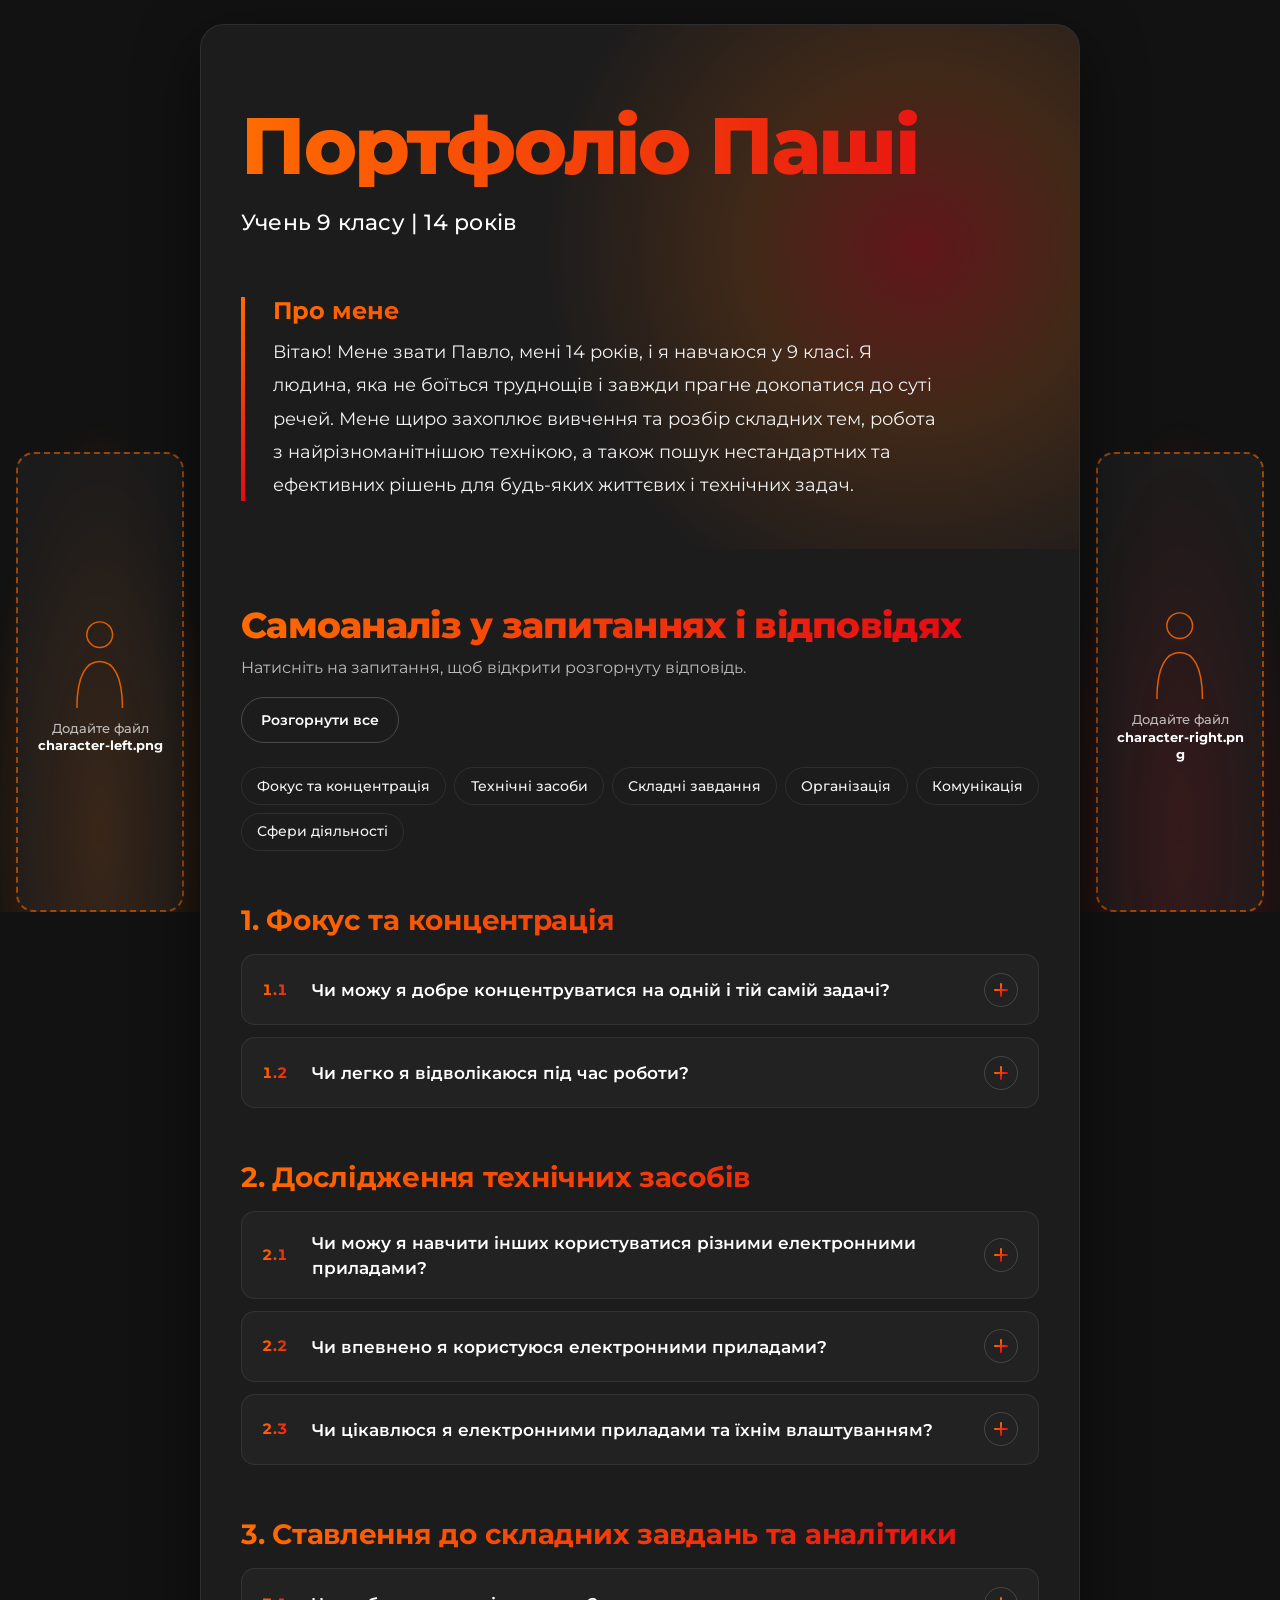
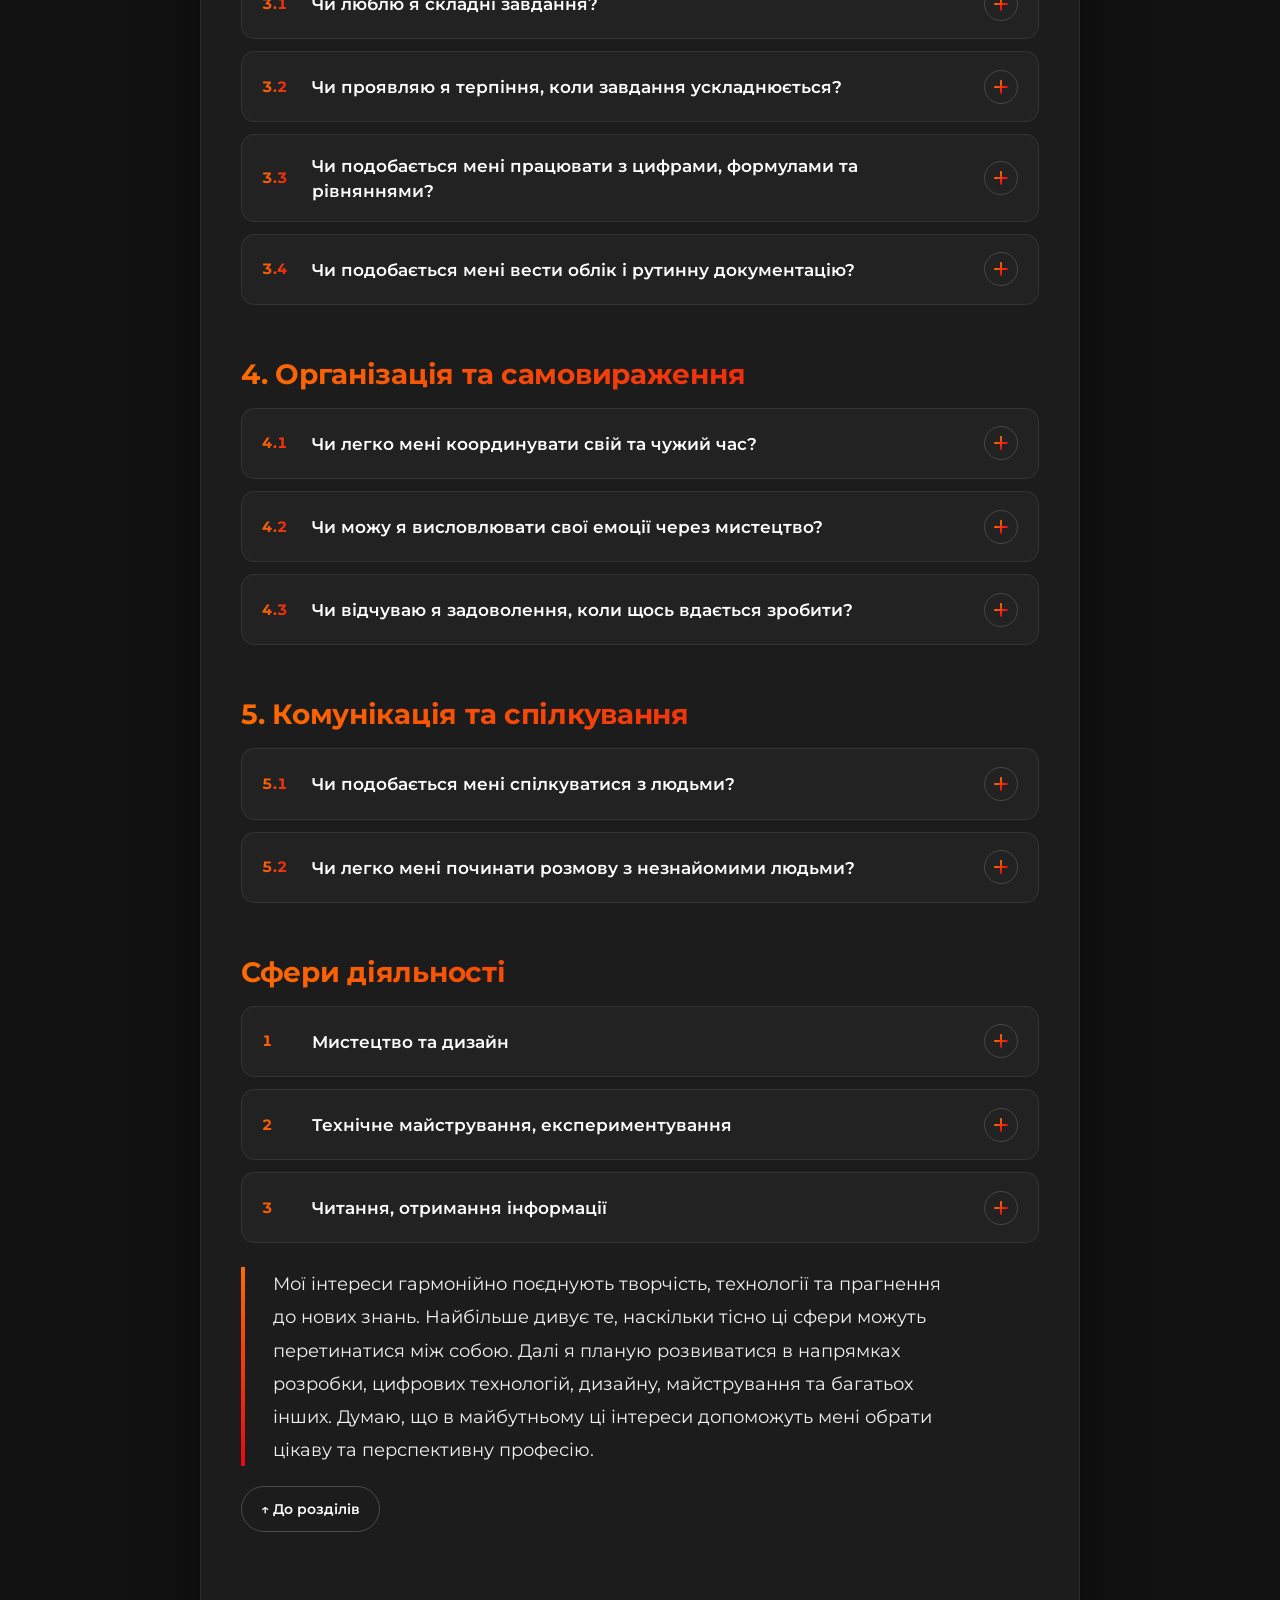
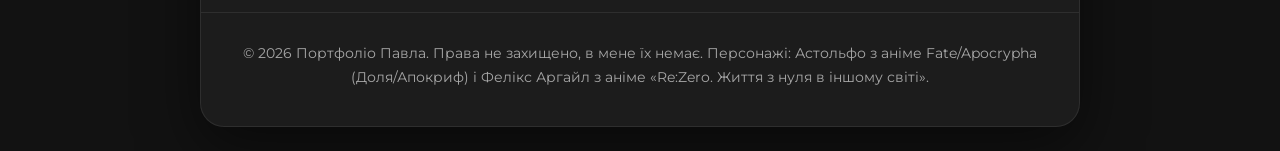
==== commit 954725db: "Add files via upload" ====
--- a/index.html
+++ b/index.html
@@ -13,544 +13,32 @@
   <link rel="preconnect" href="https://fonts.gstatic.com" crossorigin>
   <link href="https://fonts.googleapis.com/css2?family=Montserrat:wght@400;500;600;700;800&display=swap" rel="stylesheet">
 
-  <style>
-    /* ---------- Змінні (кольори та шрифт) ---------- */
-    :root {
-      --bg: #121212;
-      --card: #222222;
-      --text: #F1F1F1;
-      --white: #FFFFFF;
-      --orange: #FF6B00;
-      --red: #E50914;
-      --gradient: linear-gradient(90deg, #FF6B00 0%, #E50914 100%);
-      --gradient-vertical: linear-gradient(180deg, #FF6B00 0%, #E50914 100%);
-      --line: rgba(255, 255, 255, 0.08);
-      --font: "Montserrat", system-ui, -apple-system, "Segoe UI", Roboto, Arial, sans-serif;
-      --ease: cubic-bezier(0.4, 0, 0.2, 1);
-
-      /* Макет: ширина центрального блоку та розмір бічних зон для персонажів */
-      --content-w: 880px;                                   /* ширина центрального блоку */
-      --panel-bg: rgba(30, 30, 30, 0.9);                    /* напівпрозорий темно-сірий фон блоку */
-      --zone: calc((100vw - var(--content-w)) / 2);         /* вільне місце збоку від блоку */
-      --side-w: min(calc(var(--zone) - 2rem), 420px);       /* максимальна ширина персонажа */
-    }
-
-    /* ---------- Базові стилі ---------- */
-    *, *::before, *::after { box-sizing: border-box; }
-
-    html {
-      background: var(--bg);
-      color-scheme: dark;
-      scroll-behavior: smooth;
-      -webkit-text-size-adjust: 100%;
-    }
-
-    body {
-      margin: 0;
-      background: var(--bg);
-      color: var(--text);
-      font-family: var(--font);
-      font-size: 1rem;
-      line-height: 1.7;
-      -webkit-font-smoothing: antialiased;
-    }
-
-    /* Внутрішні відступи центрального блоку */
-    .container {
-      width: 100%;
-      margin: 0 auto;
-      padding: 0 clamp(1.25rem, 4vw, 2.5rem);
-    }
-
-    /* Градієнтний текст (запасний колір — оранжевий) */
-    .gradient-text {
-      color: var(--orange);
-      background: var(--gradient);
-      -webkit-background-clip: text;
-      background-clip: text;
-      -webkit-text-fill-color: transparent;
-    }
-
-    :focus-visible {
-      outline: 2px solid var(--orange);
-      outline-offset: 3px;
-    }
-
-    /* ---------- Центральний блок (напівпрозорий темно-сірий фон) ---------- */
-    .page {
-      position: relative;
-      z-index: 1;                                   /* завжди над персонажами */
-      width: min(100% - 2rem, var(--content-w));
-      margin: 1.5rem auto;
-      overflow: hidden;
-      background: var(--panel-bg);                  /* rgba(30, 30, 30, 0.9) */
-      -webkit-backdrop-filter: blur(8px);
-      backdrop-filter: blur(8px);
-      border: 1px solid rgba(255, 255, 255, 0.08);
-      border-radius: 24px;
-      box-shadow: 0 20px 60px rgba(0, 0, 0, 0.5);
-    }
-
-    /* ---------- Аніме-персонажі по боках екрана ---------- */
-    .character {
-      position: fixed;                              /* не рухаються при скролі */
-      bottom: -12px;                                /* притиснуті до нижнього краю екрана */
-      z-index: 0;
-      width: var(--side-w);
-      pointer-events: none;                         /* не заважають кліками */
-      user-select: none;
-
-      /* За замовчуванням (мобільні / вузькі екрани) — сховані */
-      opacity: 0;
-      visibility: hidden;
-      transition: opacity 0.6s var(--ease), transform 0.6s var(--ease), visibility 0s linear 0.6s;
-    }
-
-    /* Розташування в центрі бічної зони */
-    .character--left {
-      left: calc(var(--zone) / 2 - var(--side-w) / 2);
-      transform: translateX(-60px);                 /* «в'їжджає» зліва при появі */
-    }
-    .character--right {
-      right: calc(var(--zone) / 2 - var(--side-w) / 2);
-      transform: translateX(60px);                  /* «в'їжджає» справа при появі */
-    }
-
-    /* Кольорове сяйво за персонажем: зліва оранжеве, справа червоне */
-    .character::before {
-      content: "";
-      position: absolute;
-      inset: -15% -25% 0;
-      z-index: -1;
-      pointer-events: none;
-    }
-    .character--left::before {
-      background: radial-gradient(ellipse at 50% 85%, rgba(255, 107, 0, 0.32) 0%, rgba(255, 107, 0, 0) 65%);
-    }
-    .character--right::before {
-      background: radial-gradient(ellipse at 50% 85%, rgba(229, 9, 20, 0.32) 0%, rgba(229, 9, 20, 0) 65%);
-    }
-
-    .character img {
-      display: block;
-      width: 100%;
-      height: auto;
-      max-height: 82vh;
-      object-fit: contain;
-      object-position: center bottom;
-      filter: drop-shadow(0 0 22px rgba(0, 0, 0, 0.55));
-      animation: float 7s ease-in-out infinite;
-    }
-    .character--right img { animation-delay: -3.5s; }
-
-    /* Дуже легке «дихання» персонажів (нижній край завжди за межами екрана) */
-    @keyframes float {
-      0%, 100% { transform: translateY(0); }
-      50%      { transform: translateY(-8px); }
-    }
-
-    /* Заглушка, якщо файл зображення не знайдено */
-    .character__placeholder {
-      display: none;
-      flex-direction: column;
-      align-items: center;
-      justify-content: center;
-      gap: 0.75rem;
-      width: 100%;
-      height: min(58vh, 460px);
-      padding: 1rem;
-      border: 2px dashed rgba(255, 107, 0, 0.55);
-      border-radius: 18px;
-      background: rgba(34, 34, 34, 0.6);
-      color: rgba(241, 241, 241, 0.75);
-      font-size: 0.8rem;
-      font-weight: 500;
-      line-height: 1.4;
-      text-align: center;
-    }
-    .character__placeholder svg {
-      width: 45%;
-      height: auto;
-      fill: none;
-      stroke: var(--orange);
-      stroke-width: 3;
-      stroke-linecap: round;
-      stroke-linejoin: round;
-      opacity: 0.85;
-    }
-    .character__placeholder strong { color: var(--white); word-break: break-all; }
-    .character.is-missing img { display: none; }
-    .character.is-missing .character__placeholder { display: flex; }
-
-    /* Показуємо персонажів лише на достатньо широких екранах (від 1200px).
-       Щоб змінити поріг, поміняйте число 1200px тут. Нижче — плавно зникають. */
-    @media (min-width: 1200px) {
-      .character {
-        opacity: 1;
-        visibility: visible;
-        transform: none;
-        transition: opacity 0.6s var(--ease), transform 0.6s var(--ease), visibility 0s;
-      }
-    }
-
-    /* ---------- Шапка (Hero) ---------- */
-    .hero {
-      position: relative;
-      overflow: hidden;
-      padding: clamp(2.75rem, 8vw, 5rem) 0 clamp(2rem, 5vw, 3rem);
-    }
-
-    /* Єдина декоративна «пляма жару» у кутку */
-    .hero::before {
-      content: "";
-      position: absolute;
-      top: -30%;
-      right: -25%;
-      width: min(85vw, 760px);
-      aspect-ratio: 1;
-      background: radial-gradient(circle closest-side at 50% 50%,
-        rgba(229, 9, 20, 0.34) 0%,
-        rgba(255, 107, 0, 0.16) 45%,
-        rgba(18, 18, 18, 0) 100%);
-      pointer-events: none;
-    }
-
-    .hero .container { position: relative; }
-
-    .hero h1 {
-      margin: 0;
-      font-size: clamp(2.5rem, 9vw, 5rem);
-      font-weight: 800;
-      line-height: 1.02;
-      letter-spacing: -0.03em;
-    }
-
-    .hero .subtitle {
-      margin: 1.1rem 0 0;
-      font-size: clamp(1.05rem, 2.6vw, 1.35rem);
-      font-weight: 500;
-      color: var(--white);
-      letter-spacing: 0.01em;
-    }
-
-    .about {
-      margin-top: clamp(2.25rem, 6vw, 3.5rem);
-      padding-left: clamp(1.1rem, 3vw, 1.75rem);
-      border-left: 4px solid transparent;
-      border-image: var(--gradient-vertical) 1;
-      max-width: 700px;
-    }
-
-    .about h2 {
-      margin: 0 0 0.6rem;
-      font-size: 1.5rem;
-      font-weight: 700;
-      line-height: 1.2;
-    }
-
-    .about p {
-      margin: 0;
-      font-size: clamp(1rem, 2.3vw, 1.15rem);
-      line-height: 1.8;
-      color: var(--text);
-    }
-
-    /* Єдиний анімований момент: поява шапки при завантаженні */
-    @keyframes rise {
-      from { opacity: 0; transform: translateY(18px); }
-      to   { opacity: 1; transform: none; }
-    }
-    .hero .rise {
-      animation: rise 0.85s cubic-bezier(0.2, 0.7, 0.2, 1) both;
-      animation-delay: var(--delay, 0s);
-    }
-
-    /* ---------- Основний блок (FAQ) ---------- */
-    .faq {
-      padding: clamp(2rem, 6vw, 3.5rem) 0 clamp(3rem, 8vw, 5rem);
-    }
-
-    .faq-head {
-      display: flex;
-      flex-wrap: wrap;
-      align-items: flex-end;
-      justify-content: space-between;
-      gap: 1rem 1.5rem;
-      margin-bottom: 1.5rem;
-    }
-
-    .faq-head h2 {
-      margin: 0;
-      font-size: clamp(1.6rem, 4.5vw, 2.25rem);
-      font-weight: 800;
-      line-height: 1.15;
-      letter-spacing: -0.02em;
-    }
-
-    .faq-head p {
-      margin: 0.5rem 0 0;
-      color: rgba(241, 241, 241, 0.75);
-      max-width: 46ch;
-    }
-
-    .btn-ghost {
-      font: inherit;
-      font-size: 0.9rem;
-      font-weight: 600;
-      color: var(--white);
-      background: transparent;
-      border: 1px solid rgba(255, 255, 255, 0.2);
-      border-radius: 999px;
-      padding: 0.6rem 1.2rem;
-      cursor: pointer;
-      transition: border-color 0.25s var(--ease), box-shadow 0.25s var(--ease), background-color 0.25s var(--ease);
-    }
-    .btn-ghost:hover {
-      border-color: var(--orange);
-      box-shadow: 0 0 18px rgba(255, 107, 0, 0.25);
-    }
-
-    /* Швидкі посилання на розділи */
-    .topics {
-      display: flex;
-      flex-wrap: wrap;
-      gap: 0.5rem;
-      margin: 0 0 0.5rem;
-      padding: 0;
-      list-style: none;
-    }
-    .topics a {
-      display: inline-block;
-      padding: 0.4rem 0.95rem;
-      font-size: 0.85rem;
-      font-weight: 500;
-      color: var(--text);
-      text-decoration: none;
-      border: 1px solid var(--line);
-      border-radius: 999px;
-      transition: border-color 0.25s var(--ease), color 0.25s var(--ease);
-    }
-    .topics a:hover {
-      color: var(--white);
-      border-color: rgba(255, 107, 0, 0.7);
-    }
-
-    .topic {
-      margin-top: clamp(2.25rem, 6vw, 3.25rem);
-      scroll-margin-top: 1.5rem;
-    }
-
-    .topic h3 {
-      margin: 0 0 1rem;
-      font-size: clamp(1.3rem, 3.6vw, 1.75rem);
-      font-weight: 700;
-      line-height: 1.25;
-      letter-spacing: -0.01em;
-    }
-
-    .faq-list {
-      display: flex;
-      flex-direction: column;
-      gap: 0.75rem;
-    }
-
-    /* ---------- Аккордеон ---------- */
-    .faq-item {
-      position: relative;
-      overflow: hidden;
-      background: var(--card);
-      border: 1px solid var(--line);
-      border-radius: 14px;
-      transition: border-color 0.3s var(--ease), box-shadow 0.3s var(--ease);
-    }
-
-    .faq-item:hover {
-      border-color: rgba(255, 107, 0, 0.6);
-      box-shadow: 0 0 0 1px rgba(229, 9, 20, 0.2), 0 10px 32px -10px rgba(229, 9, 20, 0.45);
-    }
-
-    /* Кольорова смужка зліва з'являється, коли відповідь відкрито */
-    .faq-item::before {
-      content: "";
-      position: absolute;
-      left: 0;
-      top: 0;
-      bottom: 0;
-      width: 4px;
-      background: var(--gradient-vertical);
-      transform: scaleY(0);
-      transform-origin: top;
-      transition: transform 0.45s var(--ease);
-    }
-    .faq-item.is-open::before { transform: scaleY(1); }
-    .faq-item.is-open { border-color: rgba(229, 9, 20, 0.5); }
-
-    .faq-heading {
-      margin: 0;
-      font-size: inherit;
-      font-weight: inherit;
-    }
-
-    .faq-question {
-      display: flex;
-      align-items: center;
-      gap: 0.9rem;
-      width: 100%;
-      margin: 0;
-      padding: 1.1rem 1.25rem;
-      font: inherit;
-      font-size: clamp(0.98rem, 2.4vw, 1.08rem);
-      font-weight: 600;
-      line-height: 1.45;
-      text-align: left;
-      color: var(--white);
-      background: transparent;
-      border: 0;
-      cursor: pointer;
-    }
-    .faq-question:focus-visible { outline-offset: -3px; border-radius: 14px; }
-
-    .faq-num {
-      flex: none;
-      min-width: 2.2rem;
-      font-size: 0.95rem;
-      font-weight: 700;
-      font-variant-numeric: tabular-nums;
-      color: var(--orange);
-      background: var(--gradient);
-      -webkit-background-clip: text;
-      background-clip: text;
-      -webkit-text-fill-color: transparent;
-    }
-
-    .faq-text { flex: 1; }
-
-    /* Іконка «+», що перетворюється на «×» */
-    .faq-icon {
-      position: relative;
-      flex: none;
-      width: 34px;
-      height: 34px;
-      border-radius: 50%;
-      border: 1px solid rgba(255, 255, 255, 0.16);
-      transition: transform 0.4s var(--ease), border-color 0.3s var(--ease);
-    }
-    .faq-icon::before,
-    .faq-icon::after {
-      content: "";
-      position: absolute;
-      left: 50%;
-      top: 50%;
-      width: 14px;
-      height: 2px;
-      border-radius: 2px;
-      background: var(--gradient);
-    }
-    .faq-icon::before { transform: translate(-50%, -50%); }
-    .faq-icon::after  { transform: translate(-50%, -50%) rotate(90deg); }
-
-    .faq-item:hover .faq-icon { border-color: rgba(255, 107, 0, 0.7); }
-    .faq-item.is-open .faq-icon {
-      transform: rotate(135deg);
-      border-color: var(--red);
-    }
-
-    /* Панель з відповіддю: висота анімується через JavaScript */
-    .js .faq-answer {
-      height: 0;
-      overflow: hidden;
-      visibility: hidden;
-      transition: height 0.45s var(--ease), visibility 0s linear 0.45s;
-    }
-    .js .faq-item.is-open .faq-answer {
-      visibility: visible;
-      transition: height 0.45s var(--ease), visibility 0s;
-    }
-
-    .faq-answer-inner {
-      margin: 0 1.25rem;
-      padding: 1.15rem 0 1.5rem;
-      border-top: 1px solid var(--line);
-    }
-
-    .answer-tag {
-      display: inline-block;
-      margin-bottom: 0.9rem;
-      padding: 0.2rem 0.8rem;
-      font-size: 0.8rem;
-      font-weight: 600;
-      color: var(--white);
-      border: 1px solid transparent;
-      border-radius: 999px;
-      background:
-        linear-gradient(var(--card), var(--card)) padding-box,
-        var(--gradient) border-box;
-    }
-
-    .faq-answer p {
-      margin: 0 0 0.9rem;
-      max-width: 68ch;
-      color: rgba(241, 241, 241, 0.82);
-    }
-    .faq-answer p:last-child { margin-bottom: 0; }
-    .faq-answer p.lead {
-      color: var(--white);
-      font-weight: 500;
-    }
-
-    /* ---------- Підвал ---------- */
-    .site-footer {
-      padding: 1.75rem 0 2.25rem;
-      border-top: 1px solid var(--line);
-      text-align: center;
-      font-size: 0.9rem;
-      color: rgba(241, 241, 241, 0.65);
-    }
-    .site-footer p { margin: 0; }
-
-    /* ---------- Адаптивність ---------- */
-    @media (max-width: 560px) {
-      .page { width: calc(100% - 1.5rem); margin: 0.75rem auto; border-radius: 18px; }
-      .faq-question { padding: 1rem; gap: 0.7rem; }
-      .faq-answer-inner { margin: 0 1rem; }
-      .faq-icon { width: 30px; height: 30px; }
-      .faq-num { min-width: 1.9rem; }
-      .btn-ghost { width: 100%; }
-    }
-
-    /* Повага до налаштування «зменшити рух» */
-    @media (prefers-reduced-motion: reduce) {
-      html { scroll-behavior: auto; }
-      *, *::before, *::after {
-        animation: none !important;
-        transition: none !important;
-      }
-    }
-  </style>
+  <!-- Усі стилі сторінки -->
+  <link rel="stylesheet" href="style.css">
 </head>
 
 <body>
 
   <!-- ===================== АНІМЕ-ПЕРСОНАЖІ (фіксовані по боках екрана) =====================
-       ЛІВИЙ персонаж  — файл:  character-left.png
-       ПРАВИЙ персонаж — файл:  character-right.png
-       Обидва файли мають лежати в одній папці з цим HTML-файлом.
+       ЛІВИЙ персонаж  — файл:  img/character-left.png
+       ПРАВИЙ персонаж — файл:  img/character-right.png
+       Обидва файли мають лежати в папці img поруч з цим HTML-файлом.
        На екранах вужчих за 1200px (планшети, смартфони) персонажі плавно зникають,
        щоб не заважати читанню тексту.
   ======================================================================================= -->
 
-  <!-- ЛІВИЙ персонаж: замініть файл character-left.png на своє зображення -->
+  <!-- ЛІВИЙ персонаж: замініть файл img/character-left.png на своє зображення -->
   <aside class="character character--left" aria-hidden="true">
-    <img src="character-left.png" alt="" onerror="this.parentNode.classList.add('is-missing')">
+    <img src="img/character-left.png" alt="" onerror="this.parentNode.classList.add('is-missing')">
     <div class="character__placeholder">
       <svg viewBox="0 0 120 200" aria-hidden="true"><circle cx="60" cy="52" r="26"/><path d="M14 200 C14 132 34 106 60 106 C86 106 106 132 106 200"/></svg>
       <span>Додайте файл<br><strong>character-left.png</strong></span>
     </div>
   </aside>
 
-  <!-- ПРАВИЙ персонаж: замініть файл character-right.png на своє зображення -->
+  <!-- ПРАВИЙ персонаж: замініть файл img/character-right.png на своє зображення -->
   <aside class="character character--right" aria-hidden="true">
-    <img src="character-right.png" alt="" onerror="this.parentNode.classList.add('is-missing')">
+    <img src="img/character-right.png" alt="" onerror="this.parentNode.classList.add('is-missing')">
     <div class="character__placeholder">
       <svg viewBox="0 0 120 200" aria-hidden="true"><circle cx="60" cy="52" r="26"/><path d="M14 200 C14 132 34 106 60 106 C86 106 106 132 106 200"/></svg>
       <span>Додайте файл<br><strong>character-right.png</strong></span>
@@ -585,291 +73,12 @@
         <button type="button" class="btn-ghost" id="toggleAll">Розгорнути все</button>
       </div>
 
-      <ul class="topics" aria-label="Розділи самоаналізу">
-        <li><a href="#focus">Фокус та концентрація</a></li>
-        <li><a href="#tech">Технічні засоби</a></li>
-        <li><a href="#hard">Складні завдання</a></li>
-        <li><a href="#org">Організація</a></li>
-        <li><a href="#talk">Комунікація</a></li>
-      </ul>
+      <!-- Швидкі посилання та розділи генеруються скриптом script.js
+           за даними з масиву topics. Розділи (.topic) додаються одразу після цього списку. -->
+      <ul class="topics" id="topics" aria-label="Розділи самоаналізу"></ul>
 
-      <!-- ---------- Розділ 1 ---------- -->
-      <section class="topic" id="focus">
-        <h3 class="gradient-text">1. Фокус та концентрація</h3>
-        <div class="faq-list">
-
-          <div class="faq-item">
-            <h4 class="faq-heading">
-              <button type="button" class="faq-question" id="q1-1" aria-expanded="false" aria-controls="a1-1">
-                <span class="faq-num">1.1</span>
-                <span class="faq-text">Чи можу я добре концентруватися на одній і тій самій задачі?</span>
-                <span class="faq-icon" aria-hidden="true"></span>
-              </button>
-            </h4>
-            <div class="faq-answer" id="a1-1" role="region" aria-labelledby="q1-1">
-              <div class="faq-answer-inner">
-                <span class="answer-tag">Так</span>
-                <p class="lead">Так, я володію високим рівнем фокусу. Коли я занурююся у процес виконання конкретного завдання, для мене перестають існувати зовнішні подразники. Я здатен тривалий час утримувати увагу на одній цілі, ретельно опрацьовуючи кожну деталь, поки не досягну бажаного результату.</p>
-                <p>Шум навколо, сторонні розмови чи повідомлення на екрані відходять на другий план, коли я по-справжньому зайнятий справою. Я вважаю, що така якість — це не просто зручна риса характеру, а справжній робочий інструмент. Коли людина не розпорошується, вона помічає дрібниці, які інші пропускають, і краще розуміє, чому щось працює саме так, а не інакше. Саме тому складні задачі, які потребують часу й уважності, я намагаюся доводити до кінця, а не залишаю на півдорозі.</p>
-              </div>
-            </div>
-          </div>
-
-          <div class="faq-item">
-            <h4 class="faq-heading">
-              <button type="button" class="faq-question" id="q1-2" aria-expanded="false" aria-controls="a1-2">
-                <span class="faq-num">1.2</span>
-                <span class="faq-text">Чи легко я відволікаюся під час роботи?</span>
-                <span class="faq-icon" aria-hidden="true"></span>
-              </button>
-            </h4>
-            <div class="faq-answer" id="a1-2" role="region" aria-labelledby="q1-2">
-              <div class="faq-answer-inner">
-                <span class="answer-tag">Залежить від ситуації</span>
-                <p class="lead">Моя здатність переключати увагу залежить від ситуації та доцільності. Якщо виникає термінова потреба або важлива паралельна задача, я можу швидко та гнучко відволіктися від поточного процесу. Проте, якщо такої потреби немає, я залишаюся максимально зануреним у роботу і не розпорошую свій ресурс на другорядні речі.</p>
-                <p>Тому чесна відповідь така: я не відволікаюся «просто так», але й не є людиною, яку неможливо зупинити. Мені важливо самому вирішувати, коли саме варто переключитися. Я розумію, що увага — це обмежений ресурс, схожий на заряд акумулятора, і намагаюся витрачати його на те, що дійсно має значення в цей момент, а не на випадкові дрібниці.</p>
-              </div>
-            </div>
-          </div>
-
-        </div>
-      </section>
-
-      <!-- ---------- Розділ 2 ---------- -->
-      <section class="topic" id="tech">
-        <h3 class="gradient-text">2. Дослідження технічних засобів</h3>
-        <div class="faq-list">
-
-          <div class="faq-item">
-            <h4 class="faq-heading">
-              <button type="button" class="faq-question" id="q2-1" aria-expanded="false" aria-controls="a2-1">
-                <span class="faq-num">2.1</span>
-                <span class="faq-text">Чи можу я навчити інших користуватися різними електронними приладами?</span>
-                <span class="faq-icon" aria-hidden="true"></span>
-              </button>
-            </h4>
-            <div class="faq-answer" id="a2-1" role="region" aria-labelledby="q2-1">
-              <div class="faq-answer-inner">
-                <span class="answer-tag">Так</span>
-                <p class="lead">Так, абсолютно. Завдяки тому, що я сам легко розбираюся в логіці роботи сучасних пристроїв, мені вдається пояснювати складні технічні речі іншим людям простою та зрозумілою мовою, виступаючи в ролі терплячого наставника.</p>
-                <p>Я розумію, що для когось налаштування телефона, комп'ютера чи іншого гаджета може здаватися справжнім лабіринтом. Тому я не поспішаю: розбиваю процес на невеликі зрозумілі кроки, пояснюю, навіщо потрібна кожна дія, і даю людині можливість спробувати самій. На мою думку, добре пояснення — це коли людина не просто повторила за мною натискання кнопок, а зрозуміла сам принцип і наступного разу впорається без допомоги.</p>
-              </div>
-            </div>
-          </div>
-
-          <div class="faq-item">
-            <h4 class="faq-heading">
-              <button type="button" class="faq-question" id="q2-2" aria-expanded="false" aria-controls="a2-2">
-                <span class="faq-num">2.2</span>
-                <span class="faq-text">Чи впевнено я користуюся електронними приладами?</span>
-                <span class="faq-icon" aria-hidden="true"></span>
-              </button>
-            </h4>
-            <div class="faq-answer" id="a2-2" role="region" aria-labelledby="q2-2">
-              <div class="faq-answer-inner">
-                <span class="answer-tag">Так</span>
-                <p class="lead">Так, я почуваюся вкрай впевнено у світі цифрових та електронних технологій. Швидко освоюю новий функціонал, інтуїтивно розумію інтерфейси та логіку функціонування найрізноманітніших гаджетів і систем.</p>
-                <p>Коли мені потрапляє до рук незнайомий пристрій, я не гублюся перед новим інтерфейсом: уважно вивчаю меню, налаштування та можливості й поступово складаю в голові цілісну картину. Така впевненість з'являється з досвіду та цікавості. Чим більше різних приладів бачиш, тим більше спільних закономірностей помічаєш між ними, і кожен наступний пристрій опановувати стає легше, ніж попередній.</p>
-              </div>
-            </div>
-          </div>
-
-          <div class="faq-item">
-            <h4 class="faq-heading">
-              <button type="button" class="faq-question" id="q2-3" aria-expanded="false" aria-controls="a2-3">
-                <span class="faq-num">2.3</span>
-                <span class="faq-text">Чи цікавлюся я електронними приладами та їхнім влаштуванням?</span>
-                <span class="faq-icon" aria-hidden="true"></span>
-              </button>
-            </h4>
-            <div class="faq-answer" id="a2-3" role="region" aria-labelledby="q2-3">
-              <div class="faq-answer-inner">
-                <span class="answer-tag">Так, з обережністю</span>
-                <p class="lead">Мені справді цікаво вивчати принцип роботи техніки, стежити за новинками та розуміти, як усе влаштовано зсередини. Що стосується практичного ремонту, я підходжу до цього виважено: беруся за це лише тоді, коли це абсолютно безпечно та не несе за собою серйозних фінансових чи фізичних ризиків.</p>
-                <p>Для мене цікавість і обережність не суперечать одна одній. Електроніка може бути небезпечною — від ураження струмом до втрати дорогого пристрою через одну необережну дію, — тому я вважаю розумним спершу оцінити ризики, а вже потім братися до справи. Якщо ж ситуація складна чи небезпечна, я краще залишу її фахівцям, а сам із інтересом дізнаюся, як це працює і що саме вони роблять.</p>
-              </div>
-            </div>
-          </div>
-
-        </div>
-      </section>
-
-      <!-- ---------- Розділ 3 ---------- -->
-      <section class="topic" id="hard">
-        <h3 class="gradient-text">3. Ставлення до складних завдань та аналітики</h3>
-        <div class="faq-list">
-
-          <div class="faq-item">
-            <h4 class="faq-heading">
-              <button type="button" class="faq-question" id="q3-1" aria-expanded="false" aria-controls="a3-1">
-                <span class="faq-num">3.1</span>
-                <span class="faq-text">Чи люблю я складні завдання?</span>
-                <span class="faq-icon" aria-hidden="true"></span>
-              </button>
-            </h4>
-            <div class="faq-answer" id="a3-1" role="region" aria-labelledby="q3-1">
-              <div class="faq-answer-inner">
-                <span class="answer-tag">Так</span>
-                <p class="lead">Так, прості задачі швидко викликають скуку, тоді як виклики з підвищеною складністю стимулюють мислення та викликають справжній азарт. Мені подобається шукати виходи з нестандартних ситуацій.</p>
-                <p>Коли рішення лежить на поверхні, у процесі немає нічого цікавого — його просто виконуєш за звичкою. А ось коли доводиться думати, пробувати різні підходи, помилятися й починати спочатку, тоді й з'являється відчуття, що ти справді розвиваєшся. Саме нестандартні задачі змушують дивитися на проблему під іншим кутом і знаходити рішення, яких на перший погляд не видно.</p>
-              </div>
-            </div>
-          </div>
-
-          <div class="faq-item">
-            <h4 class="faq-heading">
-              <button type="button" class="faq-question" id="q3-2" aria-expanded="false" aria-controls="a3-2">
-                <span class="faq-num">3.2</span>
-                <span class="faq-text">Чи проявляю я терпіння, коли завдання ускладнюється?</span>
-                <span class="faq-icon" aria-hidden="true"></span>
-              </button>
-            </h4>
-            <div class="faq-answer" id="a3-2" role="region" aria-labelledby="q3-2">
-              <div class="faq-answer-inner">
-                <span class="answer-tag">Так</span>
-                <p class="lead">Так, труднощі мене не лякають, а навпаки — мотивують. Якщо процес стає складнішим, мій інтерес до справи лише зростає, і я з ще більшим азартом намагаюся докопатися до істини та вирішити проблему.</p>
-                <p>Я не сприймаю перешкоди як привід здатися — скоріше, як сигнал, що попереду є щось варте уваги. Терпіння для мене означає готовність спокійно перевіряти одну версію за іншою, аналізувати, чому не вийшло, і пробувати знову, не втрачаючи самовладання. Я переконаний, що майже кожну проблему можна розв'язати, якщо не зупинятися на першій невдачі.</p>
-              </div>
-            </div>
-          </div>
-
-          <div class="faq-item">
-            <h4 class="faq-heading">
-              <button type="button" class="faq-question" id="q3-3" aria-expanded="false" aria-controls="a3-3">
-                <span class="faq-num">3.3</span>
-                <span class="faq-text">Чи подобається мені працювати з цифрами, формулами та рівняннями?</span>
-                <span class="faq-icon" aria-hidden="true"></span>
-              </button>
-            </h4>
-            <div class="faq-answer" id="a3-3" role="region" aria-labelledby="q3-3">
-              <div class="faq-answer-inner">
-                <span class="answer-tag">Частково</span>
-                <p class="lead">Частково. Залежно від контексту та конкретної задачі, я можу працювати з математичними обчисленнями та формулами, особливо коли це необхідно для розв'язання практичної технічної проблеми.</p>
-                <p>Не можу сказати, що цифри й рівняння — моє головне захоплення саме по собі. Але коли за формулою стоїть зрозуміла мета, наприклад розрахунок чи перевірка технічного рішення, вона одразу набуває сенсу, і працювати з нею стає цікаво. Для мене математика — це насамперед інструмент, який допомагає отримати результат, а не самоціль.</p>
-              </div>
-            </div>
-          </div>
-
-          <div class="faq-item">
-            <h4 class="faq-heading">
-              <button type="button" class="faq-question" id="q3-4" aria-expanded="false" aria-controls="a3-4">
-                <span class="faq-num">3.4</span>
-                <span class="faq-text">Чи подобається мені вести облік і рутинну документацію?</span>
-                <span class="faq-icon" aria-hidden="true"></span>
-              </button>
-            </h4>
-            <div class="faq-answer" id="a3-4" role="region" aria-labelledby="q3-4">
-              <div class="faq-answer-inner">
-                <span class="answer-tag">Ні</span>
-                <p class="lead">Ні, монотонне ведення обліку та систематична паперова чи таблична рутина — це не те, що приносить мені задоволення. Я більше схильний до динамічної та творчої технічної діяльності.</p>
-                <p>Одноманітне заповнення таблиць, журналів чи звітів швидко втомлює мене, бо в такій роботі мало простору для пошуку та експерименту. Я розумію, що облік і документація важливі й без них неможливо організувати серйозну справу, тому за потреби виконую це відповідально. Проте справжній інтерес виникає в мене там, де є задача, яка потребує думки, змін і живого результату.</p>
-              </div>
-            </div>
-          </div>
-
-        </div>
-      </section>
-
-      <!-- ---------- Розділ 4 ---------- -->
-      <section class="topic" id="org">
-        <h3 class="gradient-text">4. Організація та самовираження</h3>
-        <div class="faq-list">
-
-          <div class="faq-item">
-            <h4 class="faq-heading">
-              <button type="button" class="faq-question" id="q4-1" aria-expanded="false" aria-controls="a4-1">
-                <span class="faq-num">4.1</span>
-                <span class="faq-text">Чи легко мені координувати свій та чужий час?</span>
-                <span class="faq-icon" aria-hidden="true"></span>
-              </button>
-            </h4>
-            <div class="faq-answer" id="a4-1" role="region" aria-labelledby="q4-1">
-              <div class="faq-answer-inner">
-                <span class="answer-tag">Так</span>
-                <p class="lead">Так, тайм-менеджмент та правильний розподіл часу для виконання завдань дисциплінують мене. Я можу ефективно розпланувати графік для досягнення поставленої мети.</p>
-                <p>Мені неважко визначити, що потрібно зробити першочергово, скільки часу піде на кожен етап і де варто залишити запас на непередбачені обставини. Це стосується не лише моїх особистих справ: коли йдеться про спільну роботу, я можу допомогти розподілити обов'язки та терміни так, щоб усі встигли. Планування для мене — це спосіб не витрачати сили на хаос і рухатися до мети спокійно та послідовно.</p>
-              </div>
-            </div>
-          </div>
-
-          <div class="faq-item">
-            <h4 class="faq-heading">
-              <button type="button" class="faq-question" id="q4-2" aria-expanded="false" aria-controls="a4-2">
-                <span class="faq-num">4.2</span>
-                <span class="faq-text">Чи можу я висловлювати свої емоції через мистецтво?</span>
-                <span class="faq-icon" aria-hidden="true"></span>
-              </button>
-            </h4>
-            <div class="faq-answer" id="a4-2" role="region" aria-labelledby="q4-2">
-              <div class="faq-answer-inner">
-                <span class="answer-tag">Частково</span>
-                <p class="lead">Частково. Інколи я використовую творчі підходи або елементи мистецтва для самовираження, проте частіше віддаю перевагу точним і логічним шляхам комунікації.</p>
-                <p>Я не належу до людей, які постійно шукають у мистецтві спосіб розповісти про свої почуття. Мені ближче чітко сформулювати думку словами або показати її через конкретну справу. Проте творчість я не відкидаю повністю: іноді саме творчий підхід допомагає виразити те, що складно передати сухою логікою, і такі моменти я щиро ціную.</p>
-              </div>
-            </div>
-          </div>
-
-          <div class="faq-item">
-            <h4 class="faq-heading">
-              <button type="button" class="faq-question" id="q4-3" aria-expanded="false" aria-controls="a4-3">
-                <span class="faq-num">4.3</span>
-                <span class="faq-text">Чи відчуваю я задоволення, коли щось вдається зробити?</span>
-                <span class="faq-icon" aria-hidden="true"></span>
-              </button>
-            </h4>
-            <div class="faq-answer" id="a4-3" role="region" aria-labelledby="q4-3">
-              <div class="faq-answer-inner">
-                <span class="answer-tag">Інколи</span>
-                <p class="lead">Інколи. Для мене успішне вирішення задачі частіше сприймається як належний результат і виконаний обов'язок, ніж як привід для бурхливих емоцій, хоча вдалі складні проєкти, безперечно, приносять внутрішнє заспокоєння.</p>
-                <p>Я не з тих, хто стрибає від радості після кожного досягнення. Коли все вийшло, я скоріше спокійно відзначаю, що роботу виконано як слід, і переходжу до наступної цілі. Але після особливо складного проєкту, над яким довго думав і який доводилося неодноразово переробляти, з'являється тихе, глибоке відчуття задоволення. Воно не гучне, зате щире, і саме воно підказує мені, що зусилля були не марними.</p>
-              </div>
-            </div>
-          </div>
-
-        </div>
-      </section>
-
-      <!-- ---------- Розділ 5 ---------- -->
-      <section class="topic" id="talk">
-        <h3 class="gradient-text">5. Комунікація та спілкування</h3>
-        <div class="faq-list">
-
-          <div class="faq-item">
-            <h4 class="faq-heading">
-              <button type="button" class="faq-question" id="q5-1" aria-expanded="false" aria-controls="a5-1">
-                <span class="faq-num">5.1</span>
-                <span class="faq-text">Чи подобається мені спілкуватися з людьми?</span>
-                <span class="faq-icon" aria-hidden="true"></span>
-              </button>
-            </h4>
-            <div class="faq-answer" id="a5-1" role="region" aria-labelledby="q5-1">
-              <div class="faq-answer-inner">
-                <span class="answer-tag">Вибірково</span>
-                <p class="lead">Загалом я віддаю перевагу вузькому колу спілкування і не дуже люблю пусті розмови з більшістю людей. Проте є винятки — це однодумці та цікаві особистості, з якими розмова має цінність і зміст.</p>
-                <p>Для мене якість спілкування важливіша за кількість знайомих. Розмова, у якій нічого не відбувається, швидко втомлює, а от діалог, з якого можна дізнатися щось нове, обмінятися ідеями чи разом знайти рішення, навпаки, надихає. Тому я ціную людей, з якими можна говорити відверто й по суті, і намагаюся підтримувати саме такі стосунки.</p>
-              </div>
-            </div>
-          </div>
-
-          <div class="faq-item">
-            <h4 class="faq-heading">
-              <button type="button" class="faq-question" id="q5-2" aria-expanded="false" aria-controls="a5-2">
-                <span class="faq-num">5.2</span>
-                <span class="faq-text">Чи легко мені починати розмову з незнайомими людьми?</span>
-                <span class="faq-icon" aria-hidden="true"></span>
-              </button>
-            </h4>
-            <div class="faq-answer" id="a5-2" role="region" aria-labelledby="q5-2">
-              <div class="faq-answer-inner">
-                <span class="answer-tag">Так</span>
-                <p class="lead">Так, попри вибірковість у спілкуванні, я без жодних бар'єрів чи проблем можу першим вступити в діалог із незнайомою людиною, якщо цього вимагає ситуація або робочий процес.</p>
-                <p>Вибірковість не означає замкненість. Якщо потрібно щось уточнити, домовитися про спільну справу чи попросити допомоги, я спокійно підходжу й починаю розмову: для мене це просто ще одна практична задача, а не привід хвилюватися. Я розумію, що вміння вчасно зробити перший крок — важлива навичка, яка стане в пригоді і в школі, і в подальшому житті.</p>
-              </div>
-            </div>
-          </div>
-
-        </div>
-      </section>
+      <!-- Сюди скрипт додає розділ «Сфери діяльності» (після 5 груп компетентностей) -->
+      <div id="spheres-root"></div>
 
     </div>
   </main>
@@ -877,90 +86,14 @@
   <!-- ===================== ПІДВАЛ ===================== -->
   <footer class="site-footer">
     <div class="container">
-      <p>© 2026 Портфоліо Павла. Права не захищено, в мене їх немає. Персонажі: Астольфо з аніме Fate/Apocrypha (Судьба/Апокриф) і Фелікс Аргайл з аніме «Re:Zero. Життя з нуля в іншому світі».</p>
+      <p>© 2026 Портфоліо Павла. Права не захищено, в мене їх немає. Персонажі: Астольфо з аніме Fate/Apocrypha (Доля/Апокриф) і Фелікс Аргайл з аніме «Re:Zero. Життя з нуля в іншому світі».</p>
     </div>
   </footer>
 
   </div><!-- /.page -->
 
-  <!-- ===================== JAVASCRIPT: аккордеон ===================== -->
-  <script>
-    (function () {
-      var reduceMotion = window.matchMedia('(prefers-reduced-motion: reduce)').matches;
-      var items = Array.prototype.slice.call(document.querySelectorAll('.faq-item'));
-      var toggleAllBtn = document.getElementById('toggleAll');
-
-      // Відкриває або закриває одну панель з плавною зміною висоти
-      function setOpen(item, open) {
-        if (item.classList.contains('is-open') === open) return;
-
-        var button = item.querySelector('.faq-question');
-        var panel = item.querySelector('.faq-answer');
-
-        button.setAttribute('aria-expanded', String(open));
-        item.classList.toggle('is-open', open);
-
-        // Без анімації (якщо користувач просив зменшити рух)
-        if (reduceMotion) {
-          panel.style.height = open ? 'auto' : '0px';
-          return;
-        }
-
-        if (open) {
-          // від поточної висоти до повної висоти вмісту
-          panel.style.height = panel.scrollHeight + 'px';
-        } else {
-          // спочатку фіксуємо поточну висоту (auto не анімується), потім згортаємо до 0
-          panel.style.height = panel.getBoundingClientRect().height + 'px';
-          void panel.offsetHeight; // примусове перерахування стилів
-          panel.style.height = '0px';
-        }
-      }
-
-      function updateToggleAllLabel() {
-        var allOpen = items.every(function (item) {
-          return item.classList.contains('is-open');
-        });
-        toggleAllBtn.textContent = allOpen ? 'Згорнути все' : 'Розгорнути все';
-      }
-
-      items.forEach(function (item) {
-        var button = item.querySelector('.faq-question');
-        var panel = item.querySelector('.faq-answer');
-
-        button.addEventListener('click', function () {
-          setOpen(item, !item.classList.contains('is-open'));
-          updateToggleAllLabel();
-        });
-
-        // Після завершення відкриття повертаємо height: auto,
-        // щоб вміст коректно підлаштовувався під розмір вікна
-        panel.addEventListener('transitionend', function (e) {
-          if (e.target !== panel || e.propertyName !== 'height') return;
-          if (item.classList.contains('is-open')) {
-            panel.style.height = 'auto';
-          }
-        });
-      });
-
-      toggleAllBtn.addEventListener('click', function () {
-        var shouldOpen = !items.every(function (item) {
-          return item.classList.contains('is-open');
-        });
-        items.forEach(function (item) { setOpen(item, shouldOpen); });
-        updateToggleAllLabel();
-      });
-
-      // Якщо змінюється розмір вікна — відкриті панелі підлаштовуються автоматично
-      window.addEventListener('resize', function () {
-        items.forEach(function (item) {
-          if (item.classList.contains('is-open')) {
-            item.querySelector('.faq-answer').style.height = 'auto';
-          }
-        });
-      });
-    })();
-  </script>
+  <!-- ===================== JAVASCRIPT ===================== -->
+  <script src="script.js" defer></script>
 
 </body>
-</html>
+</html>
--- a/style.css
+++ b/style.css
@@ -0,0 +1,590 @@
+/* =====================================================
+   ЗМІННІ (кольори та шрифт)
+===================================================== */
+:root {
+  --bg: #121212;
+  --card: #222222;
+  --text: #F1F1F1;
+  --white: #FFFFFF;
+  --orange: #FF6B00;
+  --red: #E50914;
+  --gradient: linear-gradient(90deg, #FF6B00 0%, #E50914 100%);
+  --gradient-vertical: linear-gradient(180deg, #FF6B00 0%, #E50914 100%);
+  --line: rgba(255, 255, 255, 0.08);
+  --font: "Montserrat", system-ui, -apple-system, "Segoe UI", Roboto, Arial, sans-serif;
+  --ease: cubic-bezier(0.4, 0, 0.2, 1);
+
+  /* Макет: ширина центрального блоку та розмір бічних зон для персонажів */
+  --content-w: 880px;                                   /* ширина центрального блоку */
+  --panel-bg: rgba(30, 30, 30, 0.9);                    /* напівпрозорий темно-сірий фон блоку */
+  --zone: calc((100vw - var(--content-w)) / 2);         /* вільне місце збоку від блоку */
+  --side-w: min(calc(var(--zone) - 2rem), 420px);       /* максимальна ширина персонажа */
+}
+
+/* =====================================================
+   БАЗОВІ СТИЛІ
+===================================================== */
+*, *::before, *::after { box-sizing: border-box; }
+
+html {
+  background: var(--bg);
+  color-scheme: dark;
+  scroll-behavior: smooth;
+  -webkit-text-size-adjust: 100%;
+}
+
+body {
+  margin: 0;
+  background: var(--bg);
+  color: var(--text);
+  font-family: var(--font);
+  font-size: 1rem;
+  line-height: 1.7;
+  -webkit-font-smoothing: antialiased;
+}
+
+/* Внутрішні відступи центрального блоку */
+.container {
+  width: 100%;
+  margin: 0 auto;
+  padding: 0 clamp(1.25rem, 4vw, 2.5rem);
+}
+
+/* Градієнтний текст (запасний колір — оранжевий) */
+.gradient-text {
+  color: var(--orange);
+  background: var(--gradient);
+  -webkit-background-clip: text;
+  background-clip: text;
+  -webkit-text-fill-color: transparent;
+}
+
+:focus-visible {
+  outline: 2px solid var(--orange);
+  outline-offset: 3px;
+}
+
+/* =====================================================
+   МАКЕТ СТОРІНКИ
+===================================================== */
+
+/* ---------- Центральний блок (напівпрозорий темно-сірий фон) ---------- */
+.page {
+  position: relative;
+  z-index: 1;                                   /* завжди над персонажами */
+  width: min(100% - 2rem, var(--content-w));
+  margin: 1.5rem auto;
+  overflow: hidden;
+  background: var(--panel-bg);                  /* rgba(30, 30, 30, 0.9) */
+  -webkit-backdrop-filter: blur(8px);
+  backdrop-filter: blur(8px);
+  border: 1px solid rgba(255, 255, 255, 0.08);
+  border-radius: 24px;
+  box-shadow: 0 20px 60px rgba(0, 0, 0, 0.5);
+}
+
+/* ---------- Шапка (Hero) ---------- */
+.hero {
+  position: relative;
+  overflow: hidden;
+  padding: clamp(2.75rem, 8vw, 5rem) 0 clamp(2rem, 5vw, 3rem);
+}
+
+/* Єдина декоративна «пляма жару» у кутку */
+.hero::before {
+  content: "";
+  position: absolute;
+  top: -30%;
+  right: -25%;
+  width: min(85vw, 760px);
+  aspect-ratio: 1;
+  background: radial-gradient(circle closest-side at 50% 50%,
+    rgba(229, 9, 20, 0.34) 0%,
+    rgba(255, 107, 0, 0.16) 45%,
+    rgba(18, 18, 18, 0) 100%);
+  pointer-events: none;
+}
+
+.hero .container { position: relative; }
+
+.hero h1 {
+  margin: 0;
+  font-size: clamp(2.5rem, 9vw, 5rem);
+  font-weight: 800;
+  line-height: 1.02;
+  letter-spacing: -0.03em;
+}
+
+.hero .subtitle {
+  margin: 1.1rem 0 0;
+  font-size: clamp(1.05rem, 2.6vw, 1.35rem);
+  font-weight: 500;
+  color: var(--white);
+  letter-spacing: 0.01em;
+}
+
+.about {
+  margin-top: clamp(2.25rem, 6vw, 3.5rem);
+  padding-left: clamp(1.1rem, 3vw, 1.75rem);
+  border-left: 4px solid transparent;
+  border-image: var(--gradient-vertical) 1;
+  max-width: 700px;
+}
+
+.about h2 {
+  margin: 0 0 0.6rem;
+  font-size: 1.5rem;
+  font-weight: 700;
+  line-height: 1.2;
+}
+
+.about p {
+  margin: 0;
+  font-size: clamp(1rem, 2.3vw, 1.15rem);
+  line-height: 1.8;
+  color: var(--text);
+}
+
+/* Єдиний анімований момент: поява шапки при завантаженні */
+@keyframes rise {
+  from { opacity: 0; transform: translateY(18px); }
+  to   { opacity: 1; transform: none; }
+}
+.hero .rise {
+  animation: rise 0.85s cubic-bezier(0.2, 0.7, 0.2, 1) both;
+  animation-delay: var(--delay, 0s);
+}
+
+/* ---------- Основний блок (FAQ) ---------- */
+.faq {
+  padding: clamp(2rem, 6vw, 3.5rem) 0 clamp(3rem, 8vw, 5rem);
+}
+
+.faq-head {
+  display: flex;
+  flex-wrap: wrap;
+  align-items: flex-end;
+  justify-content: space-between;
+  gap: 1rem 1.5rem;
+  margin-bottom: 1.5rem;
+}
+
+.faq-head h2 {
+  margin: 0;
+  font-size: clamp(1.6rem, 4.5vw, 2.25rem);
+  font-weight: 800;
+  line-height: 1.15;
+  letter-spacing: -0.02em;
+}
+
+.faq-head p {
+  margin: 0.5rem 0 0;
+  color: rgba(241, 241, 241, 0.75);
+  max-width: 46ch;
+}
+
+.btn-ghost {
+  font: inherit;
+  font-size: 0.9rem;
+  font-weight: 600;
+  color: var(--white);
+  background: transparent;
+  border: 1px solid rgba(255, 255, 255, 0.2);
+  border-radius: 999px;
+  padding: 0.6rem 1.2rem;
+  cursor: pointer;
+  transition: border-color 0.25s var(--ease), box-shadow 0.25s var(--ease), background-color 0.25s var(--ease);
+}
+.btn-ghost:hover {
+  border-color: var(--orange);
+  box-shadow: 0 0 18px rgba(255, 107, 0, 0.25);
+}
+
+/* Швидкі посилання на розділи */
+.topics {
+  display: flex;
+  flex-wrap: wrap;
+  gap: 0.5rem;
+  margin: 0 0 0.5rem;
+  padding: 0;
+  list-style: none;
+}
+.topics a {
+  display: inline-block;
+  padding: 0.4rem 0.95rem;
+  font-size: 0.85rem;
+  font-weight: 500;
+  color: var(--text);
+  text-decoration: none;
+  border: 1px solid var(--line);
+  border-radius: 999px;
+  transition: border-color 0.25s var(--ease), color 0.25s var(--ease);
+}
+.topics a:hover {
+  color: var(--white);
+  border-color: rgba(255, 107, 0, 0.7);
+}
+
+.topic {
+  margin-top: clamp(2.25rem, 6vw, 3.25rem);
+  scroll-margin-top: 1.5rem;
+}
+
+.topic h3 {
+  margin: 0 0 1rem;
+  font-size: clamp(1.3rem, 3.6vw, 1.75rem);
+  font-weight: 700;
+  line-height: 1.25;
+  letter-spacing: -0.01em;
+}
+
+.faq-list {
+  display: flex;
+  flex-direction: column;
+  gap: 0.75rem;
+}
+
+/* ---------- Підвал ---------- */
+.site-footer {
+  padding: 1.75rem 0 2.25rem;
+  border-top: 1px solid var(--line);
+  text-align: center;
+  font-size: 0.9rem;
+  color: rgba(241, 241, 241, 0.65);
+}
+.site-footer p { margin: 0; }
+
+/* =====================================================
+   ПЕРСОНАЖІ
+===================================================== */
+
+/* ---------- Аніме-персонажі по боках екрана ---------- */
+.character {
+  position: fixed;                              /* не рухаються при скролі */
+  bottom: -12px;                                /* притиснуті до нижнього краю екрана */
+  z-index: 0;
+  width: var(--side-w);
+  pointer-events: none;                         /* не заважають кліками */
+  user-select: none;
+
+  /* За замовчуванням (мобільні / вузькі екрани) — сховані */
+  opacity: 0;
+  visibility: hidden;
+  transition: opacity 0.6s var(--ease), transform 0.6s var(--ease), visibility 0s linear 0.6s;
+}
+
+/* Розташування в центрі бічної зони */
+.character--left {
+  left: calc(var(--zone) / 2 - var(--side-w) / 2);
+  transform: translateX(-60px);                 /* «в'їжджає» зліва при появі */
+}
+.character--right {
+  right: calc(var(--zone) / 2 - var(--side-w) / 2);
+  transform: translateX(60px);                  /* «в'їжджає» справа при появі */
+}
+
+/* Кольорове сяйво за персонажем: зліва оранжеве, справа червоне */
+.character::before {
+  content: "";
+  position: absolute;
+  inset: -15% -25% 0;
+  z-index: -1;
+  pointer-events: none;
+}
+.character--left::before {
+  background: radial-gradient(ellipse at 50% 85%, rgba(255, 107, 0, 0.32) 0%, rgba(255, 107, 0, 0) 65%);
+}
+.character--right::before {
+  background: radial-gradient(ellipse at 50% 85%, rgba(229, 9, 20, 0.32) 0%, rgba(229, 9, 20, 0) 65%);
+}
+
+.character img {
+  display: block;
+  width: 100%;
+  height: auto;
+  max-height: 82vh;
+  object-fit: contain;
+  object-position: center bottom;
+  filter: drop-shadow(0 0 22px rgba(0, 0, 0, 0.55));
+  animation: float 7s ease-in-out infinite;
+}
+.character--right img { animation-delay: -3.5s; }
+
+/* Дуже легке «дихання» персонажів (нижній край завжди за межами екрана) */
+@keyframes float {
+  0%, 100% { transform: translateY(0); }
+  50%      { transform: translateY(-8px); }
+}
+
+/* Заглушка, якщо файл зображення не знайдено */
+.character__placeholder {
+  display: none;
+  flex-direction: column;
+  align-items: center;
+  justify-content: center;
+  gap: 0.75rem;
+  width: 100%;
+  height: min(58vh, 460px);
+  padding: 1rem;
+  border: 2px dashed rgba(255, 107, 0, 0.55);
+  border-radius: 18px;
+  background: rgba(34, 34, 34, 0.6);
+  color: rgba(241, 241, 241, 0.75);
+  font-size: 0.8rem;
+  font-weight: 500;
+  line-height: 1.4;
+  text-align: center;
+}
+.character__placeholder svg {
+  width: 45%;
+  height: auto;
+  fill: none;
+  stroke: var(--orange);
+  stroke-width: 3;
+  stroke-linecap: round;
+  stroke-linejoin: round;
+  opacity: 0.85;
+}
+.character__placeholder strong { color: var(--white); word-break: break-all; }
+.character.is-missing img { display: none; }
+.character.is-missing .character__placeholder { display: flex; }
+
+/* Показуємо персонажів лише на достатньо широких екранах (від 1200px).
+   Щоб змінити поріг, поміняйте число 1200px тут. Нижче — плавно зникають. */
+@media (min-width: 1200px) {
+  .character {
+    opacity: 1;
+    visibility: visible;
+    transform: none;
+    transition: opacity 0.6s var(--ease), transform 0.6s var(--ease), visibility 0s;
+  }
+}
+
+/* =====================================================
+   АККОРДЕОН
+===================================================== */
+.faq-item {
+  position: relative;
+  overflow: hidden;
+  background: var(--card);
+  border: 1px solid var(--line);
+  border-radius: 14px;
+  transition: border-color 0.3s var(--ease), box-shadow 0.3s var(--ease);
+}
+
+.faq-item:hover {
+  border-color: rgba(255, 107, 0, 0.6);
+  box-shadow: 0 0 0 1px rgba(229, 9, 20, 0.2), 0 10px 32px -10px rgba(229, 9, 20, 0.45);
+}
+
+/* Кольорова смужка зліва з'являється, коли відповідь відкрито */
+.faq-item::before {
+  content: "";
+  position: absolute;
+  left: 0;
+  top: 0;
+  bottom: 0;
+  width: 4px;
+  background: var(--gradient-vertical);
+  transform: scaleY(0);
+  transform-origin: top;
+  transition: transform 0.45s var(--ease);
+}
+.faq-item.is-open::before { transform: scaleY(1); }
+.faq-item.is-open { border-color: rgba(229, 9, 20, 0.5); }
+
+.faq-heading {
+  margin: 0;
+  font-size: inherit;
+  font-weight: inherit;
+}
+
+.faq-question {
+  display: flex;
+  align-items: center;
+  gap: 0.9rem;
+  width: 100%;
+  margin: 0;
+  padding: 1.1rem 1.25rem;
+  font: inherit;
+  font-size: clamp(0.98rem, 2.4vw, 1.08rem);
+  font-weight: 600;
+  line-height: 1.45;
+  text-align: left;
+  color: var(--white);
+  background: transparent;
+  border: 0;
+  cursor: pointer;
+}
+.faq-question:focus-visible { outline-offset: -3px; border-radius: 14px; }
+
+.faq-num {
+  flex: none;
+  min-width: 2.2rem;
+  font-size: 0.95rem;
+  font-weight: 700;
+  font-variant-numeric: tabular-nums;
+  color: var(--orange);
+  background: var(--gradient);
+  -webkit-background-clip: text;
+  background-clip: text;
+  -webkit-text-fill-color: transparent;
+}
+
+.faq-text { flex: 1; }
+
+/* Іконка «+», що перетворюється на «×» */
+.faq-icon {
+  position: relative;
+  flex: none;
+  width: 34px;
+  height: 34px;
+  border-radius: 50%;
+  border: 1px solid rgba(255, 255, 255, 0.16);
+  transition: transform 0.4s var(--ease), border-color 0.3s var(--ease);
+}
+.faq-icon::before,
+.faq-icon::after {
+  content: "";
+  position: absolute;
+  left: 50%;
+  top: 50%;
+  width: 14px;
+  height: 2px;
+  border-radius: 2px;
+  background: var(--gradient);
+}
+.faq-icon::before { transform: translate(-50%, -50%); }
+.faq-icon::after  { transform: translate(-50%, -50%) rotate(90deg); }
+
+.faq-item:hover .faq-icon { border-color: rgba(255, 107, 0, 0.7); }
+.faq-item.is-open .faq-icon {
+  transform: rotate(135deg);
+  border-color: var(--red);
+}
+
+/* Панель з відповіддю: висота анімується через JavaScript */
+.js .faq-answer {
+  height: 0;
+  overflow: hidden;
+  visibility: hidden;
+  transition: height 0.45s var(--ease), visibility 0s linear 0.45s;
+}
+.js .faq-item.is-open .faq-answer {
+  visibility: visible;
+  transition: height 0.45s var(--ease), visibility 0s;
+}
+
+.faq-answer-inner {
+  margin: 0 1.25rem;
+  padding: 1.15rem 0 1.5rem;
+  border-top: 1px solid var(--line);
+}
+
+.answer-tag {
+  display: inline-block;
+  margin-bottom: 0.9rem;
+  padding: 0.2rem 0.8rem;
+  font-size: 0.8rem;
+  font-weight: 600;
+  color: var(--white);
+  border: 1px solid transparent;
+  border-radius: 999px;
+  background:
+    linear-gradient(var(--card), var(--card)) padding-box,
+    var(--gradient) border-box;
+}
+
+.faq-answer p {
+  margin: 0 0 0.9rem;
+  max-width: 68ch;
+  color: rgba(241, 241, 241, 0.82);
+}
+.faq-answer p:last-child { margin-bottom: 0; }
+.faq-answer p.lead {
+  color: var(--white);
+  font-weight: 500;
+}
+
+/* =====================================================
+   СФЕРИ ДІЯЛЬНОСТІ
+===================================================== */
+
+/* Список видів усередині сфери */
+.sphere-types {
+  display: grid;
+  grid-template-columns: repeat(auto-fit, minmax(220px, 1fr));
+  gap: 0.6rem;
+  margin: 0;
+  padding: 0;
+  list-style: none;
+}
+.sphere-types li {
+  padding: 0.75rem 1rem;
+  background: rgba(255, 255, 255, 0.03);
+  border: 1px solid var(--line);
+  border-radius: 12px;
+}
+.sphere-type__num {
+  display: block;
+  font-size: 0.8rem;
+  font-weight: 700;
+  font-variant-numeric: tabular-nums;
+  color: var(--orange);
+  background: var(--gradient);
+  -webkit-background-clip: text;
+  background-clip: text;
+  -webkit-text-fill-color: transparent;
+}
+.sphere-type__title {
+  display: block;
+  font-size: 0.95rem;
+  font-weight: 600;
+  line-height: 1.4;
+  color: var(--white);
+}
+.sphere-types p {
+  margin: 0.3rem 0 0;
+  font-size: 0.9rem;
+}
+
+/* Кнопка-посилання «↑ До розділів» */
+.sphere-nav { margin-top: 1.25rem; }
+.btn-ghost--link {
+  display: inline-block;
+  text-align: center;
+  text-decoration: none;
+}
+
+/* Підсумковий текст після сфер (у стилі блоку «Про мене») */
+.spheres-summary {
+  margin: 1.5rem 0 0;
+  padding-left: clamp(1.1rem, 3vw, 1.75rem);
+  border-left: 4px solid transparent;
+  border-image: var(--gradient-vertical) 1;
+  max-width: 700px;
+  font-size: clamp(1rem, 2.3vw, 1.15rem);
+  line-height: 1.8;
+  color: var(--text);
+}
+
+/* =====================================================
+   АДАПТИВНІСТЬ
+===================================================== */
+@media (max-width: 560px) {
+  .page { width: calc(100% - 1.5rem); margin: 0.75rem auto; border-radius: 18px; }
+  .faq-question { padding: 1rem; gap: 0.7rem; }
+  .faq-answer-inner { margin: 0 1rem; }
+  .faq-icon { width: 30px; height: 30px; }
+  .faq-num { min-width: 1.9rem; }
+  .btn-ghost { width: 100%; }
+}
+
+/* Повага до налаштування «зменшити рух» */
+@media (prefers-reduced-motion: reduce) {
+  html { scroll-behavior: auto; }
+  *, *::before, *::after {
+    animation: none !important;
+    transition: none !important;
+  }
+}
